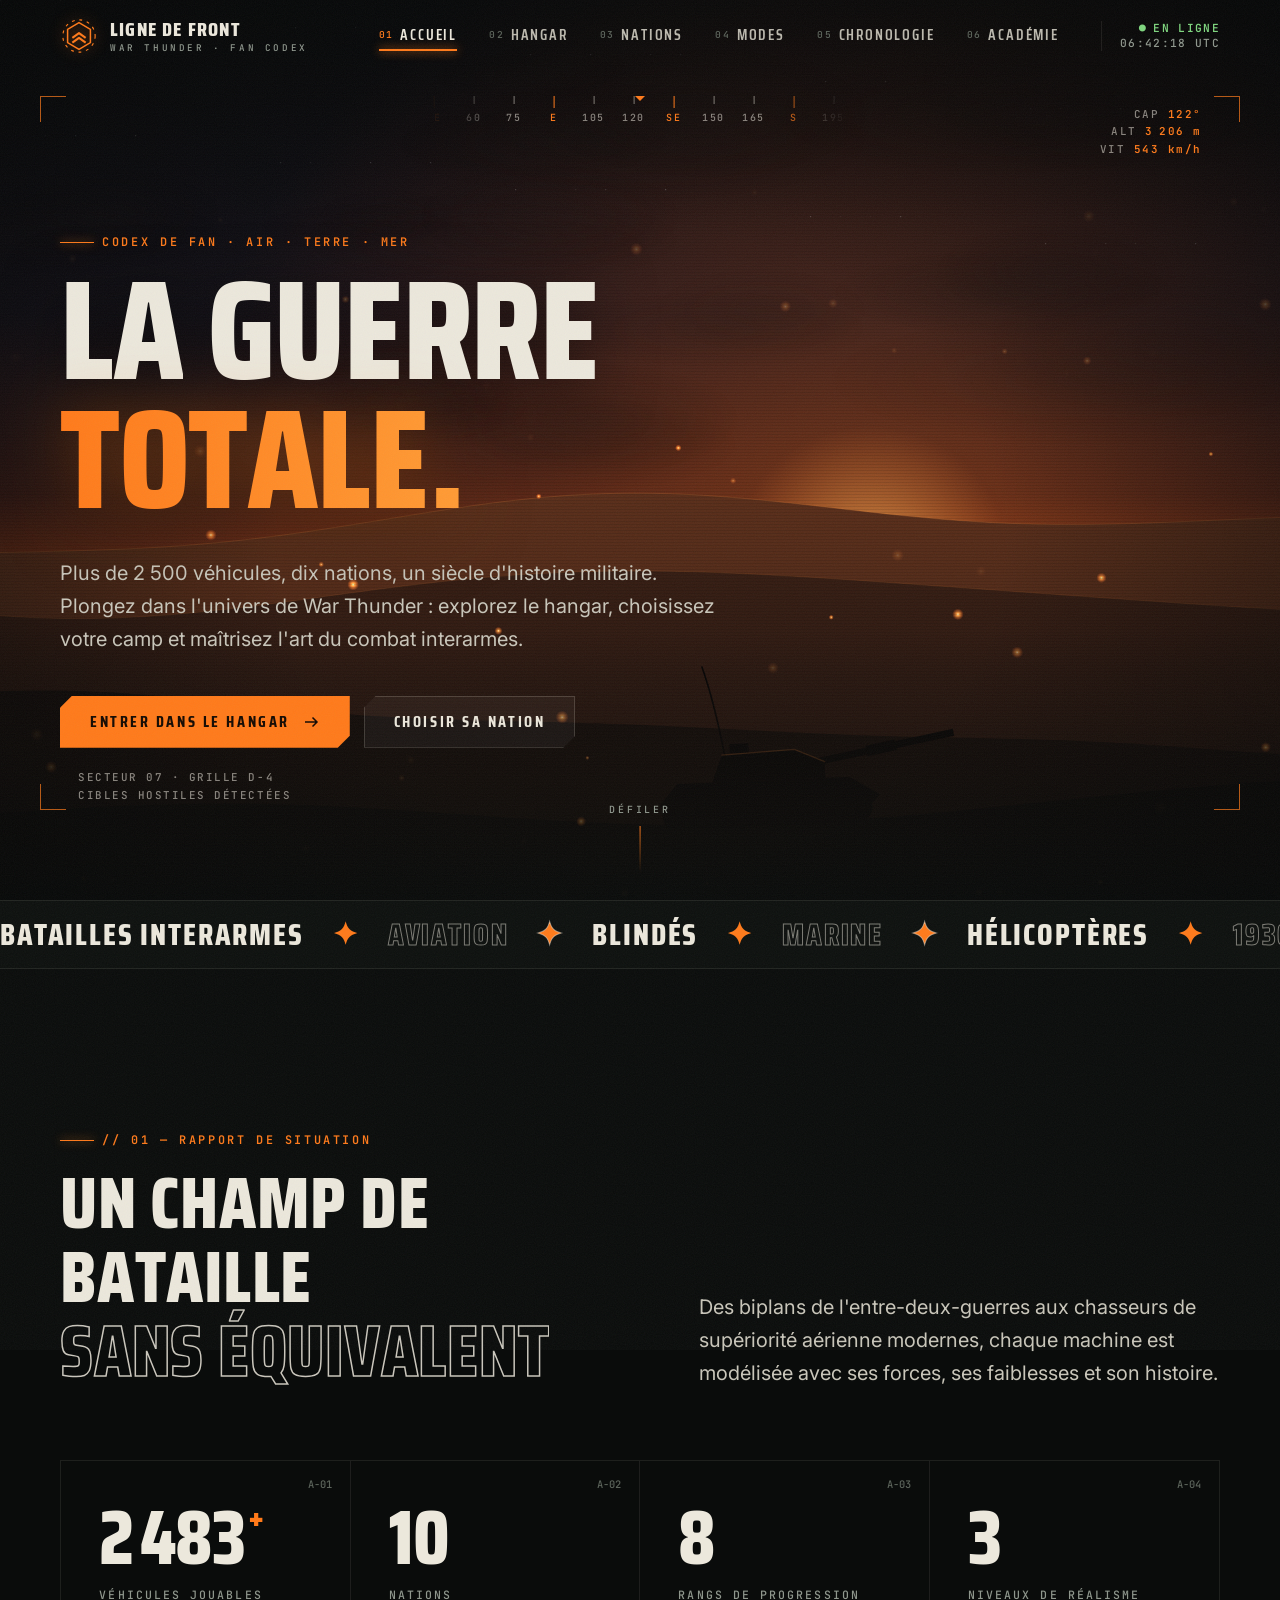
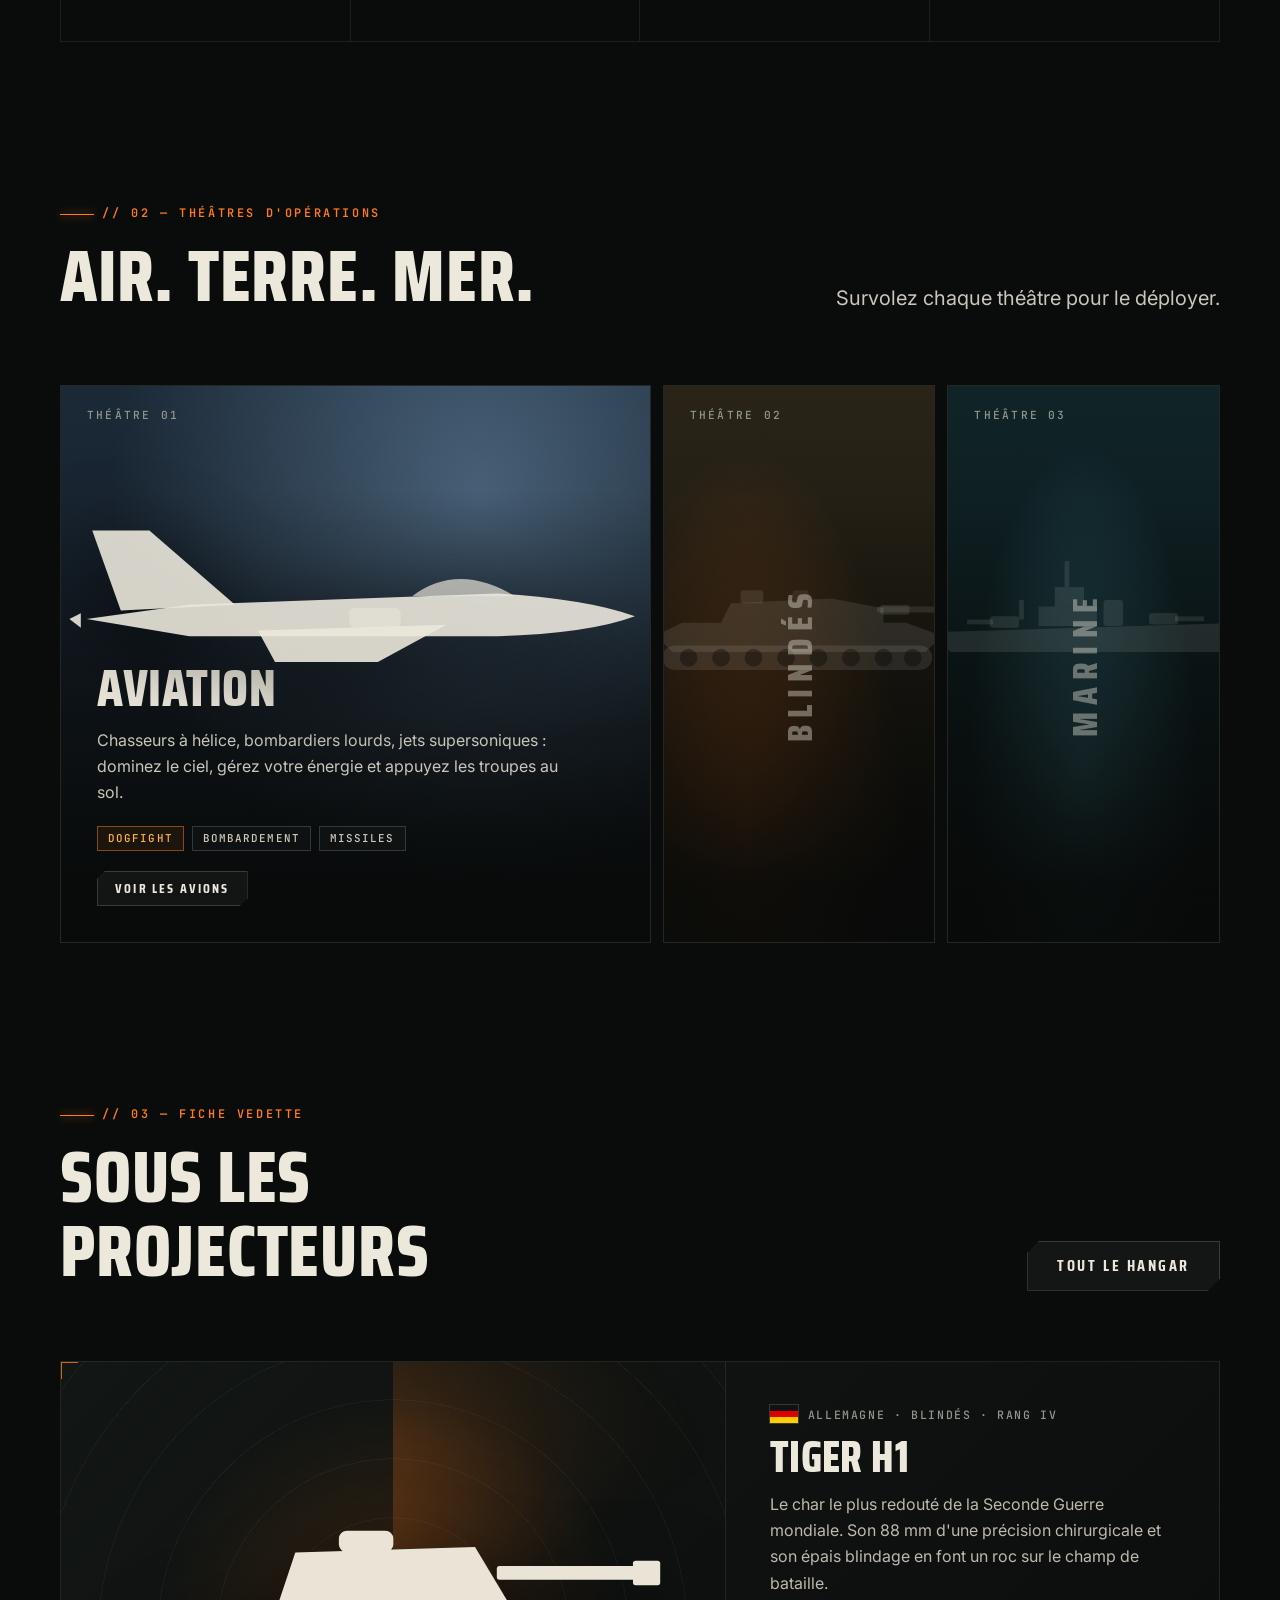
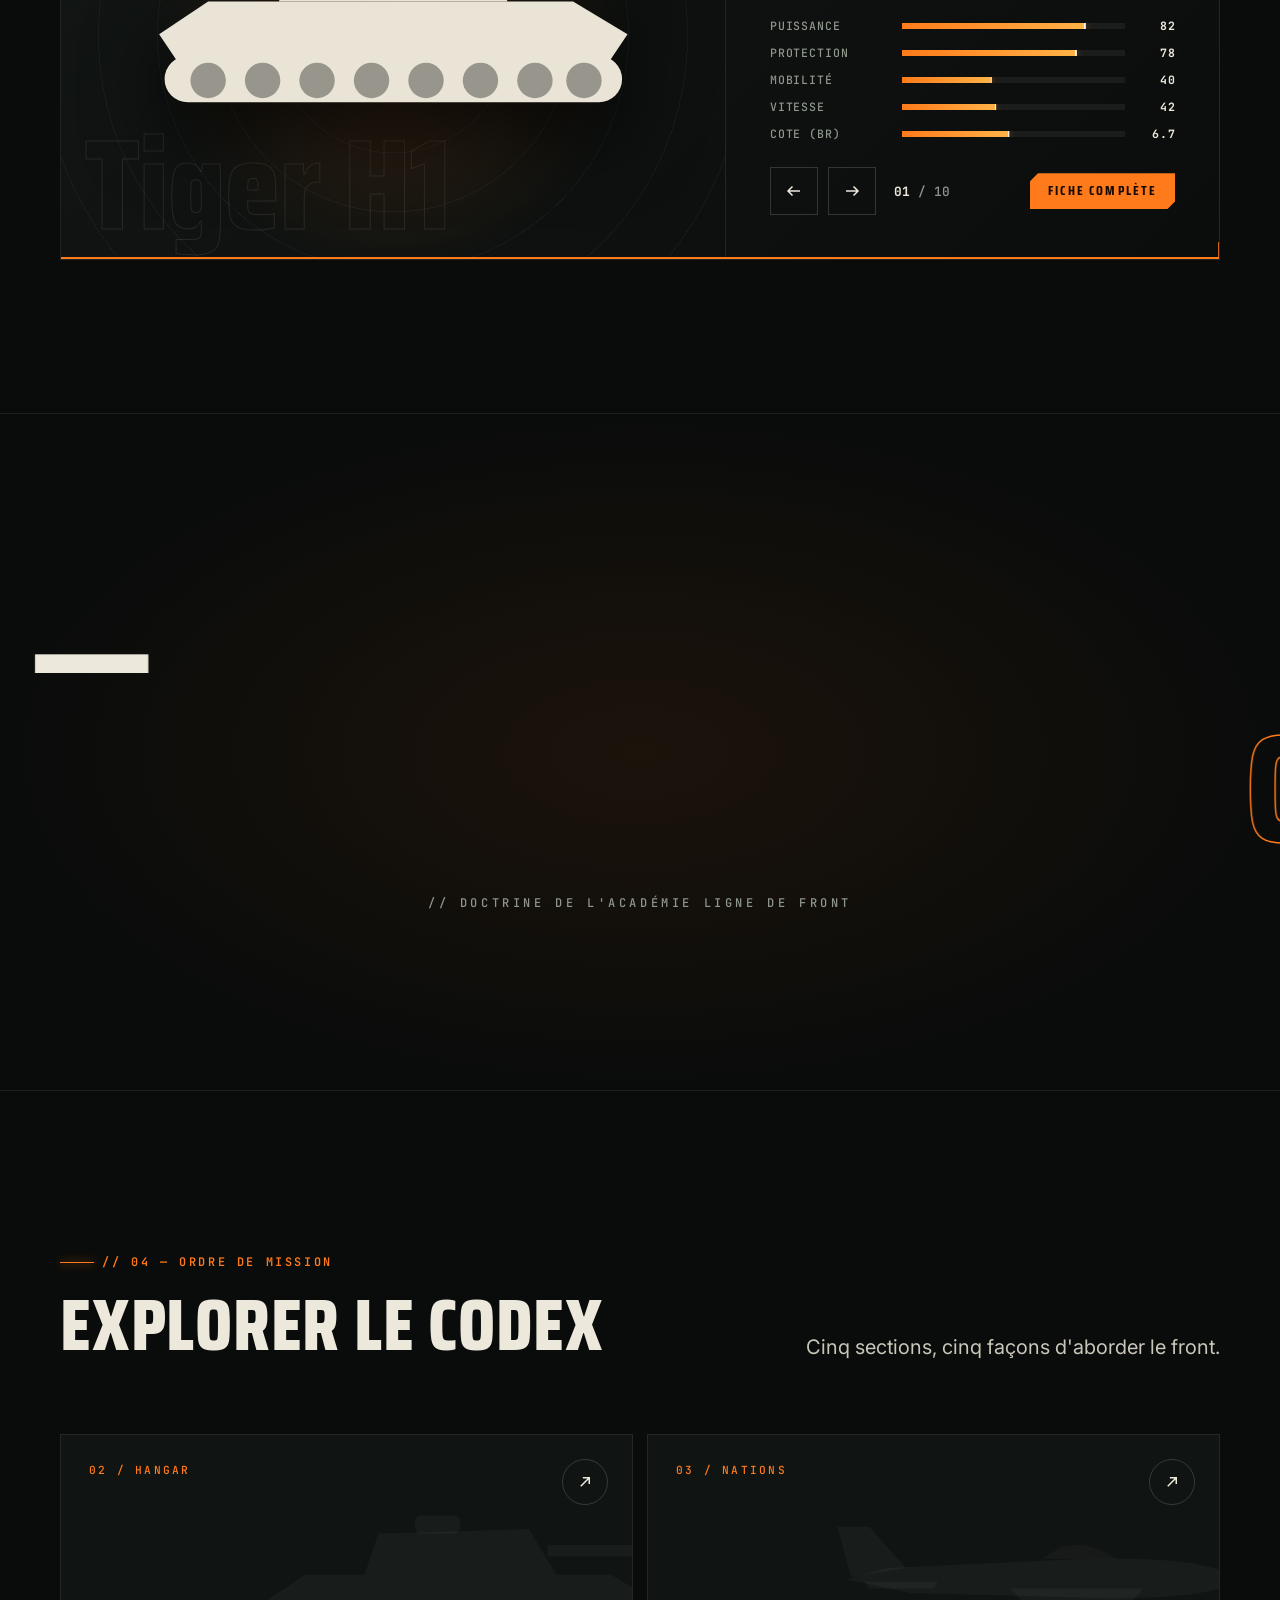
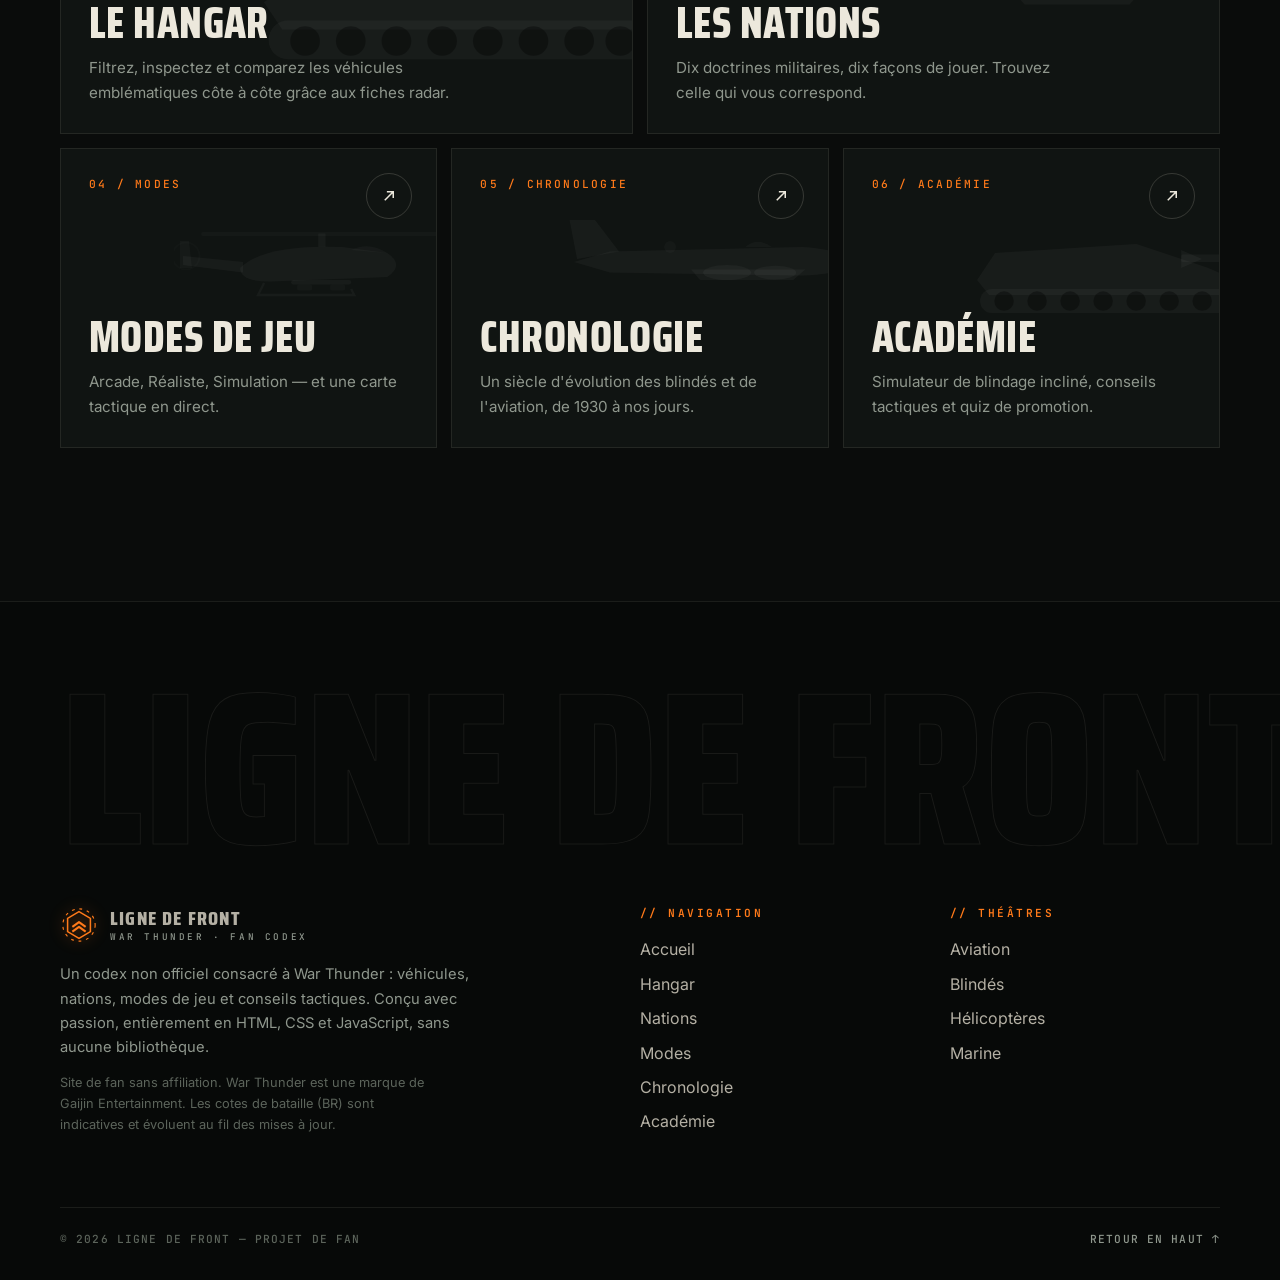
==== index.html @ f8900d2a "Créer le fan-site multi-pages Ligne de Front consacré à War Thunder Sept pages statiques (accueil, h" ====
<!doctype html>
<html lang="fr">
<head>
  <meta charset="utf-8">
  <meta name="viewport" content="width=device-width, initial-scale=1, viewport-fit=cover">
  <title>Ligne de Front — Le codex War Thunder</title>
  <meta name="description" content="Fan-site War Thunder : hangar interactif, nations, modes de jeu, chronologie et académie tactique.">
  <meta name="theme-color" content="#0a0c0b">
  <link rel="icon" href="assets/favicon.svg" type="image/svg+xml">
  <link rel="preconnect" href="https://fonts.googleapis.com">
  <link rel="preconnect" href="https://fonts.gstatic.com" crossorigin>
  <link href="https://fonts.googleapis.com/css2?family=Saira+Condensed:wght@400;600;700;800&family=Inter:wght@400;500;600;700&family=JetBrains+Mono:wght@400;500;600&display=swap" rel="stylesheet">
  <link rel="stylesheet" href="assets/css/style.css">
  <script>
    document.documentElement.classList.add('js');
    try { if (!sessionStorage.getItem('ldf-boot')) document.documentElement.classList.add('boot'); } catch (e) {}
  </script>
</head>
<body data-page="accueil" id="top">

  <!-- Séquence de démarrage (1re visite de la session) -->
  <div class="loader" aria-hidden="true">
    <div class="loader-inner">
      <svg class="loader-logo" viewBox="0 0 40 40" fill="none" stroke="currentColor"><path d="M20 6 L32 13 V27 L20 34 L8 27 V13 Z" stroke-width="1.6"/><path d="M13 22 L20 17 L27 22 M13 27 L20 22 L27 27" stroke-width="2.2" stroke-linejoin="round"/></svg>
      <div class="loader-lines"></div>
      <div class="loader-bar"><i></i></div>
      <div class="loader-pct">0%</div>
    </div>
  </div>

  <main>
    <!-- ============ HÉROS ============ -->
    <section class="hero" aria-label="Introduction">
      <canvas id="hero-canvas" class="hero-canvas" aria-hidden="true"></canvas>
      <div class="hero-vignette"></div>
      <div class="hero-scan"></div>

      <div class="hero-hud" aria-hidden="true">
        <i class="c tl"></i><i class="c tr"></i><i class="c bl"></i><i class="c br"></i>
        <div class="compass"><div class="compass-tape"></div></div>
        <div class="readout">
          CAP <b data-hdg>120°</b><br>
          ALT <b data-alt>3 200 m</b><br>
          VIT <b data-spd>540 km/h</b>
        </div>
        <div class="readout-l">SECTEUR 07 · GRILLE D-4<br>CIBLES HOSTILES DÉTECTÉES</div>
      </div>

      <div class="wrap hero-content">
        <div class="eyebrow" data-reveal>Codex de fan · Air · Terre · Mer</div>
        <h1 class="display hero-title">
          <span class="line" data-split>La guerre</span>
          <span class="line accent-line" data-split data-delay=".25">totale.</span>
        </h1>
        <p class="lead hero-sub" data-reveal data-delay=".6">
          Plus de 2&nbsp;500 véhicules, dix nations, un siècle d'histoire militaire.
          Plongez dans l'univers de War Thunder&nbsp;: explorez le hangar, choisissez votre camp et maîtrisez l'art du combat interarmes.
        </p>
        <div class="hero-ctas" data-reveal data-delay=".8">
          <a class="btn btn-primary" href="hangar.html" data-cursor="HANGAR">Entrer dans le hangar <svg viewBox="0 0 24 24" fill="none" stroke="currentColor" stroke-width="2"><path d="M4 12h16M14 6l6 6-6 6"/></svg></a>
          <a class="btn btn-ghost" href="nations.html">Choisir sa nation</a>
        </div>
      </div>

      <div class="scroll-hint" aria-hidden="true"><span>DÉFILER</span><i></i></div>
    </section>

    <!-- ============ BANDEAU ============ -->
    <div class="ticker" aria-hidden="true">
      <div class="ticker-track">
        <span>Batailles interarmes <em>✦</em></span><span>Aviation <em>✦</em></span><span>Blindés <em>✦</em></span><span>Marine <em>✦</em></span><span>Hélicoptères <em>✦</em></span><span>1930 — Aujourd'hui <em>✦</em></span>
        <span>Batailles interarmes <em>✦</em></span><span>Aviation <em>✦</em></span><span>Blindés <em>✦</em></span><span>Marine <em>✦</em></span><span>Hélicoptères <em>✦</em></span><span>1930 — Aujourd'hui <em>✦</em></span>
      </div>
    </div>

    <!-- ============ CHIFFRES ============ -->
    <section class="section">
      <div class="wrap">
        <div class="section-head">
          <div>
            <div class="eyebrow" data-reveal>// 01 — Rapport de situation</div>
            <h2 class="h2" data-split>Un champ de bataille<br><span class="outline-text">sans équivalent</span></h2>
          </div>
          <p class="lead" data-reveal data-delay=".2">Des biplans de l'entre-deux-guerres aux chasseurs de supériorité aérienne modernes, chaque machine est modélisée avec ses forces, ses faiblesses et son histoire.</p>
        </div>
        <div class="stats" data-reveal>
          <div class="stat"><span class="stat-idx">A-01</span><div class="stat-num"><span data-count="2500">2 500</span><sup>+</sup></div><div class="stat-label">Véhicules jouables</div></div>
          <div class="stat"><span class="stat-idx">A-02</span><div class="stat-num"><span data-count="10">10</span></div><div class="stat-label">Nations</div></div>
          <div class="stat"><span class="stat-idx">A-03</span><div class="stat-num"><span data-count="8">8</span></div><div class="stat-label">Rangs de progression</div></div>
          <div class="stat"><span class="stat-idx">A-04</span><div class="stat-num"><span data-count="3">3</span></div><div class="stat-label">Niveaux de réalisme</div></div>
        </div>
      </div>
    </section>

    <!-- ============ THÉÂTRES ============ -->
    <section class="section" style="padding-top:0">
      <div class="wrap">
        <div class="section-head">
          <div>
            <div class="eyebrow" data-reveal>// 02 — Théâtres d'opérations</div>
            <h2 class="h2" data-split>Air. Terre. Mer.</h2>
          </div>
          <p class="lead" data-reveal data-delay=".2">Survolez chaque théâtre pour le déployer.</p>
        </div>
        <div class="theatres" data-reveal>
          <article class="theatre active" data-t="air" tabindex="0">
            <div class="theatre-bg"></div>
            <span class="theatre-num">THÉÂTRE 01</span>
            <div class="theatre-sil" data-sil="jet"></div>
            <span class="theatre-vert" aria-hidden="true">Aviation</span>
            <h3>Aviation</h3>
            <div class="theatre-body">
              <p>Chasseurs à hélice, bombardiers lourds, jets supersoniques : dominez le ciel, gérez votre énergie et appuyez les troupes au sol.</p>
              <div class="theatre-tags"><span class="tag hot">Dogfight</span><span class="tag">Bombardement</span><span class="tag">Missiles</span></div>
              <a class="btn btn-sm btn-ghost" href="hangar.html?type=air">Voir les avions</a>
            </div>
          </article>
          <article class="theatre" data-t="sol" tabindex="0">
            <div class="theatre-bg"></div>
            <span class="theatre-num">THÉÂTRE 02</span>
            <div class="theatre-sil" data-sil="mbt"></div>
            <span class="theatre-vert" aria-hidden="true">Blindés</span>
            <h3>Blindés</h3>
            <div class="theatre-body">
              <p>Chaque obus est simulé : angle d'impact, épaisseur du blindage, modules internes et membres d'équipage. Un tir bien placé suffit.</p>
              <div class="theatre-tags"><span class="tag hot">Balistique réaliste</span><span class="tag">Équipage</span><span class="tag">Modules</span></div>
              <a class="btn btn-sm btn-ghost" href="hangar.html?type=sol">Voir les blindés</a>
            </div>
          </article>
          <article class="theatre" data-t="mer" tabindex="0">
            <div class="theatre-bg"></div>
            <span class="theatre-num">THÉÂTRE 03</span>
            <div class="theatre-sil" data-sil="ship"></div>
            <span class="theatre-vert" aria-hidden="true">Marine</span>
            <h3>Marine</h3>
            <div class="theatre-body">
              <p>Des vedettes lance-torpilles aux croiseurs, gérez vos compartiments, vos incendies et vos voies d'eau sous le feu ennemi.</p>
              <div class="theatre-tags"><span class="tag hot">Torpilles</span><span class="tag">Artillerie navale</span><span class="tag">Contrôle des avaries</span></div>
              <a class="btn btn-sm btn-ghost" href="hangar.html?type=mer">Voir les navires</a>
            </div>
          </article>
        </div>
      </div>
    </section>

    <!-- ============ VÉHICULE VEDETTE ============ -->
    <section class="section" style="padding-top:0">
      <div class="wrap">
        <div class="section-head">
          <div>
            <div class="eyebrow" data-reveal>// 03 — Fiche vedette</div>
            <h2 class="h2" data-split>Sous les projecteurs</h2>
          </div>
          <a class="btn btn-ghost" href="hangar.html" data-reveal>Tout le hangar</a>
        </div>
        <div class="showcase hud" data-reveal="scale">
          <div class="showcase-stage">
            <div class="sweep"></div>
            <div class="showcase-ghost" data-sc-ghost></div>
            <div class="showcase-sil" data-sc-sil></div>
          </div>
          <div class="showcase-info">
            <div class="showcase-meta" data-sc-meta></div>
            <h3 data-sc-name></h3>
            <p data-sc-desc></p>
            <ul class="spec-list" data-sc-specs></ul>
            <div class="showcase-nav">
              <button class="icon-btn" data-sc-prev aria-label="Véhicule précédent"><svg viewBox="0 0 24 24" fill="none" stroke="currentColor" stroke-width="2"><path d="M20 12H4M10 6l-6 6 6 6"/></svg></button>
              <button class="icon-btn" data-sc-next aria-label="Véhicule suivant"><svg viewBox="0 0 24 24" fill="none" stroke="currentColor" stroke-width="2"><path d="M4 12h16M14 6l6 6-6 6"/></svg></button>
              <span class="showcase-count" data-sc-count></span>
              <a class="btn btn-sm btn-primary" style="margin-left:auto" data-sc-link href="hangar.html">Fiche complète</a>
            </div>
          </div>
          <div class="showcase-progress" data-sc-progress></div>
        </div>
      </div>
    </section>

    <!-- ============ CITATION ============ -->
    <section class="quote-band" aria-label="Devise">
      <div class="big" data-parallax="-0.25">Chaque obus compte —</div>
      <div class="big l2" data-parallax="0.25">Chaque seconde aussi</div>
      <div class="caption">// DOCTRINE DE L'ACADÉMIE LIGNE DE FRONT</div>
    </section>

    <!-- ============ EXPLORER ============ -->
    <section class="section">
      <div class="wrap">
        <div class="section-head">
          <div>
            <div class="eyebrow" data-reveal>// 04 — Ordre de mission</div>
            <h2 class="h2" data-split>Explorer le codex</h2>
          </div>
          <p class="lead" data-reveal data-delay=".2">Cinq sections, cinq façons d'aborder le front.</p>
        </div>
        <div class="explore">
          <a class="explore-card" href="hangar.html" data-tilt data-reveal data-cursor="OUVRIR">
            <div class="bg-sil" data-sil="heavy"></div>
            <span class="num">02 / HANGAR</span>
            <span class="arrow"><svg viewBox="0 0 24 24" fill="none" stroke="currentColor" stroke-width="2"><path d="M4 12h16M14 6l6 6-6 6"/></svg></span>
            <h3>Le hangar</h3>
            <p>Filtrez, inspectez et comparez les véhicules emblématiques côte à côte grâce aux fiches radar.</p>
          </a>
          <a class="explore-card" href="nations.html" data-tilt data-reveal data-delay=".08" data-cursor="OUVRIR">
            <div class="bg-sil" data-sil="fighter"></div>
            <span class="num">03 / NATIONS</span>
            <span class="arrow"><svg viewBox="0 0 24 24" fill="none" stroke="currentColor" stroke-width="2"><path d="M4 12h16M14 6l6 6-6 6"/></svg></span>
            <h3>Les nations</h3>
            <p>Dix doctrines militaires, dix façons de jouer. Trouvez celle qui vous correspond.</p>
          </a>
          <a class="explore-card" href="modes.html" data-tilt data-reveal data-delay=".12" data-cursor="OUVRIR">
            <div class="bg-sil" data-sil="heli"></div>
            <span class="num">04 / MODES</span>
            <span class="arrow"><svg viewBox="0 0 24 24" fill="none" stroke="currentColor" stroke-width="2"><path d="M4 12h16M14 6l6 6-6 6"/></svg></span>
            <h3>Modes de jeu</h3>
            <p>Arcade, Réaliste, Simulation — et une carte tactique en direct.</p>
          </a>
          <a class="explore-card" href="chronologie.html" data-tilt data-reveal data-delay=".16" data-cursor="OUVRIR">
            <div class="bg-sil" data-sil="bomber"></div>
            <span class="num">05 / CHRONOLOGIE</span>
            <span class="arrow"><svg viewBox="0 0 24 24" fill="none" stroke="currentColor" stroke-width="2"><path d="M4 12h16M14 6l6 6-6 6"/></svg></span>
            <h3>Chronologie</h3>
            <p>Un siècle d'évolution des blindés et de l'aviation, de 1930 à nos jours.</p>
          </a>
          <a class="explore-card" href="academie.html" data-tilt data-reveal data-delay=".2" data-cursor="OUVRIR">
            <div class="bg-sil" data-sil="td"></div>
            <span class="num">06 / ACADÉMIE</span>
            <span class="arrow"><svg viewBox="0 0 24 24" fill="none" stroke="currentColor" stroke-width="2"><path d="M4 12h16M14 6l6 6-6 6"/></svg></span>
            <h3>Académie</h3>
            <p>Simulateur de blindage incliné, conseils tactiques et quiz de promotion.</p>
          </a>
        </div>
      </div>
    </section>
  </main>

  <script src="assets/js/data.js" defer></script>
  <script src="assets/js/core.js" defer></script>
  <script src="assets/js/hero.js" defer></script>
  <script src="assets/js/home.js" defer></script>
</body>
</html>
---- assets/css/style.css ----
/* ==========================================================================
   LIGNE DE FRONT — fan-site War Thunder
   Feuille de style principale
   ========================================================================== */

:root {
  --bg: #0a0c0b;
  --bg-2: #101412;
  --bg-3: #171c19;
  --panel: rgba(22, 27, 24, .72);
  --panel-solid: #141916;
  --line: rgba(232, 226, 210, .09);
  --line-2: rgba(232, 226, 210, .18);
  --text: #ece8dc;
  --muted: #8f978d;
  --dim: #5c645b;
  --accent: #ff7a1a;
  --accent-2: #ffb347;
  --accent-glow: rgba(255, 122, 26, .45);
  --olive: #8a9a5b;
  --steel: #7fa6c9;
  --good: #7ed67e;
  --bad: #ff5d5d;
  --warn: #ffc94a;

  --f-display: "Saira Condensed", "Arial Narrow", "Roboto Condensed", Impact, sans-serif;
  --f-body: "Inter", system-ui, -apple-system, "Segoe UI", Roboto, sans-serif;
  --f-mono: "JetBrains Mono", ui-monospace, "SFMono-Regular", Menlo, Consolas, monospace;

  --radius: 4px;
  --wrap: 1240px;
  --gutter: clamp(16px, 4vw, 40px);
  --header-h: 72px;
  --ease: cubic-bezier(.2, .8, .2, 1);
  --ease-in-out: cubic-bezier(.76, 0, .24, 1);

  color-scheme: dark;
}

*, *::before, *::after { box-sizing: border-box; }
html { scroll-behavior: smooth; -webkit-text-size-adjust: 100%; }
body {
  margin: 0;
  background: var(--bg);
  color: var(--text);
  font: 400 16px/1.65 var(--f-body);
  overflow-x: hidden;
  -webkit-font-smoothing: antialiased;
}
img, svg { max-width: 100%; }
a { color: inherit; text-decoration: none; }
button { font: inherit; color: inherit; background: none; border: 0; cursor: pointer; }
::selection { background: var(--accent); color: #140a02; }
:focus-visible { outline: 2px solid var(--accent); outline-offset: 3px; }

/* grain cinématographique */
body::after {
  content: "";
  position: fixed; inset: -50%;
  pointer-events: none;
  z-index: 9000;
  opacity: .055;
  background-image: url("data:image/svg+xml,%3Csvg xmlns='http://www.w3.org/2000/svg' width='160' height='160'%3E%3Cfilter id='n'%3E%3CfeTurbulence type='fractalNoise' baseFrequency='.9' numOctaves='3' stitchTiles='stitch'/%3E%3C/filter%3E%3Crect width='100%25' height='100%25' filter='url(%23n)'/%3E%3C/svg%3E");
  animation: grain 1s steps(6) infinite;
}
@keyframes grain {
  0%,100% { transform: translate(0,0); }
  20% { transform: translate(-3%, 2%); }
  40% { transform: translate(2%, -3%); }
  60% { transform: translate(-2%, -1%); }
  80% { transform: translate(3%, 3%); }
}

/* entrée de page (CSS pur) */
body::before {
  content: "";
  position: fixed; inset: 0;
  z-index: 9500;
  pointer-events: none;
  background:
    repeating-linear-gradient(-45deg, rgba(0,0,0,.18) 0 14px, transparent 14px 28px),
    var(--accent);
  transform-origin: top;
  animation: wipe-in .8s var(--ease-in-out) .05s both;
}
@keyframes wipe-in { from { transform: scaleY(1); } to { transform: scaleY(0); } }

.page-exit {
  position: fixed; inset: 0; z-index: 9500;
  pointer-events: none;
  background:
    repeating-linear-gradient(-45deg, rgba(0,0,0,.18) 0 14px, transparent 14px 28px),
    var(--accent);
  transform: scaleY(0);
  transform-origin: bottom;
  transition: transform .45s var(--ease-in-out);
}
html.leaving .page-exit { transform: scaleY(1); }

.wrap { width: 100%; max-width: var(--wrap); margin: 0 auto; padding-inline: var(--gutter); }
.sr-only { position:absolute; width:1px; height:1px; padding:0; margin:-1px; overflow:hidden; clip:rect(0,0,0,0); white-space:nowrap; border:0; }

/* ---------- Typo ---------- */
h1, h2, h3, h4 {
  font-family: var(--f-display);
  font-weight: 800;
  line-height: .95;
  letter-spacing: .01em;
  text-transform: uppercase;
  margin: 0;
}
.display {
  font-size: clamp(3.2rem, 11vw, 9.5rem);
  line-height: .86;
  letter-spacing: -.01em;
}
.h2 { font-size: clamp(2.4rem, 6vw, 4.6rem); }
.h3 { font-size: clamp(1.5rem, 3vw, 2.1rem); }
.lead { font-size: clamp(1.05rem, 1.6vw, 1.25rem); color: #c9c6ba; max-width: 60ch; }
.muted { color: var(--muted); }
.mono { font-family: var(--f-mono); }
.accent { color: var(--accent); }
.outline-text {
  color: transparent;
  -webkit-text-stroke: 1.5px rgba(236,232,220,.85);
}
.eyebrow {
  display: inline-flex; align-items: center; gap: .7em;
  font: 600 .74rem/1 var(--f-mono);
  letter-spacing: .22em;
  text-transform: uppercase;
  color: var(--accent);
  margin-bottom: 1.3rem;
}
.eyebrow::before {
  content: ""; width: 34px; height: 1px; background: currentColor;
  box-shadow: 0 0 10px var(--accent);
}

/* ---------- Header ---------- */
.site-header {
  position: fixed; top: 0; left: 0; right: 0;
  z-index: 800;
  padding-top: env(safe-area-inset-top, 0px);
  transition: background .4s, backdrop-filter .4s, border-color .4s, transform .4s var(--ease);
  border-bottom: 1px solid transparent;
}
.site-header.scrolled {
  background: rgba(10, 12, 11, .78);
  backdrop-filter: blur(14px) saturate(140%);
  -webkit-backdrop-filter: blur(14px) saturate(140%);
  border-bottom-color: var(--line);
}
.site-header.hidden { transform: translateY(-100%); }
.header-inner {
  height: var(--header-h);
  display: flex; align-items: center; gap: 28px;
}
.brand { display: flex; align-items: center; gap: 12px; flex-shrink: 0; }
.brand-mark { width: 38px; height: 38px; color: var(--accent); filter: drop-shadow(0 0 8px var(--accent-glow)); }
.brand-mark .spin { transform-origin: 20px 20px; animation: spin 14s linear infinite; }
@keyframes spin { to { transform: rotate(360deg); } }
.brand-text { display: flex; flex-direction: column; line-height: 1; }
.brand-text b { font: 800 1.25rem/1 var(--f-display); letter-spacing: .06em; }
.brand-text small { font: 500 .58rem/1 var(--f-mono); letter-spacing: .28em; color: var(--muted); margin-top: 5px; }

.main-nav { margin-left: auto; display: flex; gap: 4px; }
.main-nav a {
  position: relative;
  padding: 10px 14px;
  font: 600 .95rem/1 var(--f-display);
  letter-spacing: .12em;
  text-transform: uppercase;
  color: #bcb9ae;
  transition: color .25s;
}
.main-nav a span { font: 500 .6rem/1 var(--f-mono); color: var(--dim); margin-right: 6px; vertical-align: 2px; transition: color .25s; }
.main-nav a::after {
  content: ""; position: absolute; left: 14px; right: 14px; bottom: 3px; height: 2px;
  background: var(--accent);
  transform: scaleX(0); transform-origin: right;
  transition: transform .35s var(--ease);
  box-shadow: 0 0 10px var(--accent);
}
.main-nav a:hover, .main-nav a[aria-current="page"] { color: var(--text); }
.main-nav a:hover span, .main-nav a[aria-current="page"] span { color: var(--accent); }
.main-nav a:hover::after, .main-nav a[aria-current="page"]::after { transform: scaleX(1); transform-origin: left; }

.header-clock {
  font: 500 .7rem/1.3 var(--f-mono);
  color: var(--muted);
  letter-spacing: .12em;
  text-align: right;
  border-left: 1px solid var(--line);
  padding-left: 18px;
  white-space: nowrap;
}
.header-clock b { color: var(--good); font-weight: 600; }
.header-clock b::before { content: "●"; margin-right: 6px; animation: blink 1.6s infinite; }
@keyframes blink { 50% { opacity: .2; } }

.scroll-progress {
  position: absolute; left: 0; bottom: -1px; height: 2px; width: 100%;
  background: linear-gradient(90deg, var(--accent), var(--accent-2));
  transform-origin: left; transform: scaleX(0);
  box-shadow: 0 0 12px var(--accent);
}

.burger { display: none; width: 44px; height: 44px; margin-left: auto; position: relative; z-index: 2; }
.burger span { position: absolute; left: 10px; right: 10px; height: 2px; background: var(--text); transition: transform .4s var(--ease), opacity .3s; }
.burger span:nth-child(1) { top: 15px; }
.burger span:nth-child(2) { top: 21px; right: 18px; }
.burger span:nth-child(3) { top: 27px; }
html.menu-open .burger span:nth-child(1) { transform: translateY(6px) rotate(45deg); }
html.menu-open .burger span:nth-child(2) { opacity: 0; }
html.menu-open .burger span:nth-child(3) { transform: translateY(-6px) rotate(-45deg); }

.mobile-menu {
  position: fixed; inset: 0; z-index: 790;
  background: rgba(8, 10, 9, .97);
  backdrop-filter: blur(10px);
  display: flex; flex-direction: column; justify-content: center;
  padding: calc(var(--header-h) + 20px) var(--gutter) 40px;
  clip-path: circle(0% at calc(100% - 40px) 36px);
  transition: clip-path .7s var(--ease-in-out);
  visibility: hidden;
}
html.menu-open .mobile-menu { clip-path: circle(150% at calc(100% - 40px) 36px); visibility: visible; }
html.menu-open { overflow: hidden; }
.mobile-menu a {
  display: flex; align-items: baseline; gap: 16px;
  font: 800 clamp(2.2rem, 9vw, 3.6rem)/1.1 var(--f-display);
  text-transform: uppercase;
  padding: 6px 0;
  border-bottom: 1px solid var(--line);
  opacity: 0; transform: translateY(20px);
  transition: opacity .5s, transform .5s var(--ease), color .2s;
}
.mobile-menu a span { font: 500 .8rem var(--f-mono); color: var(--accent); }
.mobile-menu a[aria-current="page"] { color: var(--accent); }
html.menu-open .mobile-menu a { opacity: 1; transform: none; }
html.menu-open .mobile-menu a:nth-child(1) { transition-delay: .15s; }
html.menu-open .mobile-menu a:nth-child(2) { transition-delay: .2s; }
html.menu-open .mobile-menu a:nth-child(3) { transition-delay: .25s; }
html.menu-open .mobile-menu a:nth-child(4) { transition-delay: .3s; }
html.menu-open .mobile-menu a:nth-child(5) { transition-delay: .35s; }
html.menu-open .mobile-menu a:nth-child(6) { transition-delay: .4s; }

@media (max-width: 1080px) {
  .header-clock { display: none; }
}
@media (max-width: 920px) {
  .main-nav { display: none; }
  .burger { display: block; }
}

/* ---------- Boutons ---------- */
.btn {
  --clip: 12px;
  position: relative;
  display: inline-flex; align-items: center; gap: 12px;
  padding: 17px 30px;
  font: 700 1rem/1 var(--f-display);
  letter-spacing: .16em;
  text-transform: uppercase;
  clip-path: polygon(var(--clip) 0, 100% 0, 100% calc(100% - var(--clip)), calc(100% - var(--clip)) 100%, 0 100%, 0 var(--clip));
  transition: transform .3s var(--ease), background .3s, color .3s, box-shadow .3s;
  overflow: hidden;
  isolation: isolate;
}
.btn svg { width: 18px; height: 18px; transition: transform .35s var(--ease); }
.btn:hover svg { transform: translateX(5px); }
.btn-primary { background: var(--accent); color: #140a02; }
.btn-primary::before {
  content: ""; position: absolute; inset: 0; z-index: -1;
  background: linear-gradient(110deg, transparent 30%, rgba(255,255,255,.55) 50%, transparent 70%);
  transform: translateX(-120%);
  transition: transform .7s var(--ease);
}
.btn-primary:hover::before { transform: translateX(120%); }
.btn-primary:hover { background: var(--accent-2); transform: translateY(-2px); }
.btn-ghost {
  background: rgba(255,255,255,.04);
  color: var(--text);
  box-shadow: inset 0 0 0 1px var(--line-2);
}
.btn-ghost:hover { background: rgba(255,122,26,.12); box-shadow: inset 0 0 0 1px var(--accent); transform: translateY(-2px); }
.btn-sm { padding: 11px 18px; font-size: .85rem; --clip: 8px; }

/* ---------- Custom cursor ---------- */
html.has-cursor, html.has-cursor a, html.has-cursor button { cursor: none; }
html.has-cursor input, html.has-cursor select, html.has-cursor textarea, html.has-cursor label { cursor: auto; }
html.has-cursor input[type="range"] { cursor: ew-resize; }
.cursor, .cursor-dot {
  position: fixed; top: 0; left: 0; z-index: 9800;
  pointer-events: none;
  will-change: transform;
}
.cursor {
  width: 44px; height: 44px; margin: -22px 0 0 -22px;
  color: var(--accent);
  transition: width .3s var(--ease), height .3s var(--ease), margin .3s var(--ease), opacity .3s;
}
.cursor svg { width: 100%; height: 100%; display: block; transition: transform .6s var(--ease); }
.cursor.hover { width: 64px; height: 64px; margin: -32px 0 0 -32px; }
.cursor.hover svg { transform: rotate(45deg); }
.cursor.hidden, .cursor-dot.hidden { opacity: 0; }
.cursor-dot {
  width: 4px; height: 4px; margin: -2px 0 0 -2px; border-radius: 50%;
  background: var(--accent); box-shadow: 0 0 8px var(--accent);
}
.cursor-label {
  position: absolute; left: 100%; top: 100%;
  font: 600 .6rem/1 var(--f-mono); letter-spacing: .15em; color: var(--accent);
  white-space: nowrap; opacity: .8;
}

/* ---------- Reveal ---------- */
.js [data-reveal] {
  opacity: 0;
  transform: translateY(40px);
  transition: opacity 1s var(--ease), transform 1s var(--ease);
  transition-delay: var(--delay, 0s);
}
.js [data-reveal="left"] { transform: translateX(-50px); }
.js [data-reveal="right"] { transform: translateX(50px); }
.js [data-reveal="scale"] { transform: scale(.92); }
.js [data-reveal].in { opacity: 1; transform: none; }

.split .char {
  display: inline-block;
  transform: translateY(105%) rotate(6deg);
  opacity: 0;
  transition: transform .9s var(--ease), opacity .9s var(--ease);
  transition-delay: calc(var(--i) * 28ms + var(--delay, 0s));
}
.split .word { display: inline-block; overflow: hidden; vertical-align: top; padding: .14em 0 .06em; margin-top: -.14em; }
.split.in .char { transform: none; opacity: 1; }

/* ---------- Sections ---------- */
section { position: relative; }
.section { padding-block: clamp(80px, 12vw, 160px); }
.section-head { display: grid; grid-template-columns: minmax(0, 1.15fr) minmax(0, 1fr); align-items: end; gap: 24px 40px; margin-bottom: clamp(40px, 6vw, 70px); }
.section-head .lead { margin: 18px 0 0; justify-self: end; }
.section-head > :last-child:not(:first-child) { justify-self: end; }
@media (max-width: 760px) { .section-head { grid-template-columns: 1fr; } .section-head > :last-child:not(:first-child), .section-head .lead { justify-self: start; } }

.bg-grid {
  background-image:
    linear-gradient(rgba(255,255,255,.035) 1px, transparent 1px),
    linear-gradient(90deg, rgba(255,255,255,.035) 1px, transparent 1px);
  background-size: 60px 60px;
}

/* HUD corners */
.hud {
  position: relative;
}
.hud::before, .hud::after {
  content: ""; position: absolute; width: 18px; height: 18px; pointer-events: none;
  border-color: var(--accent); border-style: solid; opacity: .8;
  transition: width .4s var(--ease), height .4s var(--ease);
}
.hud::before { top: -1px; left: -1px; border-width: 2px 0 0 2px; }
.hud::after { bottom: -1px; right: -1px; border-width: 0 2px 2px 0; }
.hud:hover::before, .hud:hover::after { width: 30px; height: 30px; }

/* ==========================================================================
   HERO (accueil)
   ========================================================================== */
.hero {
  position: relative;
  height: 100vh; height: 100svh;
  min-height: 640px;
  overflow: hidden;
  display: flex; align-items: center;
}
.hero-canvas { position: absolute; inset: 0; width: 100%; height: 100%; display: block; }
.hero-vignette {
  position: absolute; inset: 0; pointer-events: none;
  background:
    radial-gradient(ellipse at 50% 60%, transparent 40%, rgba(5,6,6,.75) 100%),
    linear-gradient(180deg, rgba(10,12,11,.55) 0%, transparent 25%, transparent 70%, var(--bg) 100%);
}
.hero-scan {
  position: absolute; inset: 0; pointer-events: none; opacity: .25;
  background: repeating-linear-gradient(0deg, rgba(0,0,0,.4) 0 1px, transparent 1px 3px);
  mix-blend-mode: multiply;
}
.hero-content { position: relative; z-index: 2; padding-top: var(--header-h); }
.hero-title { filter: drop-shadow(0 10px 30px rgba(0,0,0,.55)); }
.hero-title .line { display: block; }
.hero-title .accent-line {
  background: linear-gradient(90deg, var(--accent), var(--accent-2) 60%, #fff3d6);
  -webkit-background-clip: text; background-clip: text; color: transparent;
  filter: drop-shadow(0 0 30px rgba(255,122,26,.35));
}
.hero-sub { margin: 28px 0 40px; max-width: 52ch; }
.hero-ctas { display: flex; gap: 14px; flex-wrap: wrap; }

.hero-hud {
  position: absolute; inset: calc(var(--header-h) + 24px) var(--gutter) 90px;
  pointer-events: none; z-index: 1;
  font: 500 .68rem/1.6 var(--f-mono); letter-spacing: .14em; color: rgba(236,232,220,.55);
}
.hero-hud .c { position: absolute; width: 26px; height: 26px; border: solid rgba(255,122,26,.7); }
.hero-hud .c.tl { top: 0; left: 0; border-width: 1px 0 0 1px; }
.hero-hud .c.tr { top: 0; right: 0; border-width: 1px 1px 0 0; }
.hero-hud .c.bl { bottom: 0; left: 0; border-width: 0 0 1px 1px; }
.hero-hud .c.br { bottom: 0; right: 0; border-width: 0 1px 1px 0; }
.hero-hud .readout { position: absolute; right: 38px; top: 10px; text-align: right; }
.hero-hud .readout b { color: var(--accent); font-weight: 600; }
.hero-hud .readout-l { position: absolute; left: 38px; bottom: 6px; }
.compass {
  position: absolute; left: 50%; top: 0; transform: translateX(-50%);
  width: min(420px, 60vw); height: 34px; overflow: hidden;
  mask-image: linear-gradient(90deg, transparent, #000 20%, #000 80%, transparent);
  -webkit-mask-image: linear-gradient(90deg, transparent, #000 20%, #000 80%, transparent);
}
.compass-tape { position: absolute; top: 0; left: 0; white-space: nowrap; display: flex; }
.compass-tape span { width: 40px; flex: none; text-align: center; font-size: .62rem; position: relative; padding-top: 14px; }
.compass-tape span::before { content: ""; position: absolute; top: 0; left: 50%; width: 1px; height: 8px; background: rgba(236,232,220,.5); }
.compass-tape span.major { color: var(--accent); }
.compass-tape span.major::before { height: 12px; background: var(--accent); }
.compass::after { content: ""; position: absolute; left: 50%; top: 0; border: 5px solid transparent; border-top-color: var(--accent); transform: translateX(-50%); }

.scroll-hint {
  position: absolute; left: 50%; bottom: 28px; z-index: 3;
  transform: translateX(-50%);
  display: flex; flex-direction: column; align-items: center; gap: 10px;
  font: 500 .62rem var(--f-mono); letter-spacing: .3em; color: var(--muted);
}
.scroll-hint i { width: 1px; height: 46px; background: linear-gradient(var(--accent), transparent); position: relative; overflow: hidden; }
.scroll-hint i::after { content: ""; position: absolute; left: 0; top: -40%; width: 1px; height: 40%; background: #fff; animation: drip 1.8s var(--ease-in-out) infinite; }
@keyframes drip { to { top: 110%; } }

@media (max-width: 700px) {
  .hero-hud .readout, .hero-hud .readout-l { display: none; }
}

/* ---------- Ticker ---------- */
.ticker {
  position: relative; z-index: 3;
  border-block: 1px solid var(--line);
  background: #0d100e;
  overflow: hidden;
  padding: 18px 0;
}
.ticker-track { display: flex; width: max-content; animation: ticker 40s linear infinite; }
.ticker-track span {
  display: inline-flex; align-items: center; gap: 28px; padding-right: 28px;
  font: 800 clamp(1.3rem, 2.4vw, 2rem)/1 var(--f-display); text-transform: uppercase; letter-spacing: .06em;
  white-space: nowrap;
}
.ticker-track span:nth-child(even) { color: transparent; -webkit-text-stroke: 1px rgba(236,232,220,.5); }
.ticker-track em { color: var(--accent); font-style: normal; }
@keyframes ticker { to { transform: translateX(-50%); } }

/* ---------- Stats ---------- */
.stats { display: grid; grid-template-columns: repeat(4, 1fr); border: 1px solid var(--line); }
.stat { padding: clamp(24px, 3vw, 42px); border-right: 1px solid var(--line); position: relative; overflow: hidden; }
.stat:last-child { border-right: 0; }
.stat::before {
  content: ""; position: absolute; inset: auto 0 0 0; height: 3px;
  background: var(--accent); transform: scaleX(0); transform-origin: left;
  transition: transform .8s var(--ease);
}
.stat:hover::before { transform: scaleX(1); }
.stat-num { font: 800 clamp(3rem, 6vw, 5.2rem)/1 var(--f-display); letter-spacing: -.01em; }
.stat-num sup { font-size: .45em; color: var(--accent); vertical-align: top; margin-left: 2px; }
.stat-label { font: 500 .72rem/1.4 var(--f-mono); letter-spacing: .18em; color: var(--muted); text-transform: uppercase; margin-top: 10px; }
.stat-idx { position: absolute; top: 16px; right: 18px; font: 500 .65rem var(--f-mono); color: var(--dim); }
@media (max-width: 860px) {
  .stats { grid-template-columns: repeat(2, 1fr); }
  .stat:nth-child(2) { border-right: 0; }
  .stat:nth-child(-n+2) { border-bottom: 1px solid var(--line); }
}

/* ---------- Théâtres (accordéon horizontal) ---------- */
.theatres { display: flex; gap: 12px; height: clamp(460px, 62vh, 620px); }
.theatre {
  --c: var(--accent);
  position: relative; flex: 1; min-width: 0;
  overflow: hidden;
  border: 1px solid var(--line);
  background: var(--bg-2);
  transition: flex 0.9s var(--ease);
  display: flex; flex-direction: column; justify-content: flex-end;
  padding: clamp(22px, 3vw, 36px);
  isolation: isolate;
}
.theatre.active { flex: 2.6; }
.theatre-bg { position: absolute; inset: 0; z-index: -1; transition: transform 1.2s var(--ease); }
.theatre.active .theatre-bg { transform: scale(1.05); }
.theatre-bg::after { content: ""; position: absolute; inset: 0; background: linear-gradient(180deg, transparent 20%, rgba(8,10,9,.92) 90%); }
.theatre[data-t="air"] .theatre-bg { background: radial-gradient(ellipse at 70% 20%, rgba(127,166,201,.45), transparent 60%), linear-gradient(180deg, #1c2a38, #0c1116); }
.theatre[data-t="sol"] .theatre-bg { background: radial-gradient(ellipse at 30% 80%, rgba(255,122,26,.35), transparent 60%), linear-gradient(180deg, #2a2418, #0f0d09); }
.theatre[data-t="mer"] .theatre-bg { background: radial-gradient(ellipse at 50% 70%, rgba(80,170,190,.35), transparent 60%), linear-gradient(180deg, #102428, #080f11); }
.theatre-sil {
  position: absolute; left: 50%; top: 42%;
  width: min(560px, 120%);
  transform: translate(-50%, -50%);
  color: rgba(236,232,220,.1);
  transition: color .8s, transform 1.2s var(--ease);
}
.theatre.active .theatre-sil { color: rgba(236,232,220,.9); transform: translate(-50%, -50%) scale(1.02); filter: drop-shadow(0 20px 40px rgba(0,0,0,.6)); }
.theatre-num { position: absolute; top: 22px; left: 26px; font: 500 .7rem var(--f-mono); letter-spacing: .2em; color: var(--muted); }
.theatre h3 { font-size: clamp(2rem, 4vw, 3.4rem); white-space: nowrap; }
.theatre-vert {
  position: absolute; top: 50%; left: 50%;
  transform: translate(-50%, -50%) rotate(-90deg);
  font: 800 2.2rem var(--f-display); letter-spacing: .2em; text-transform: uppercase; white-space: nowrap;
  color: rgba(236,232,220,.4); transition: opacity .4s;
}
.theatre.active .theatre-vert { opacity: 0; }
.theatre-body { max-height: 0; opacity: 0; overflow: hidden; transition: max-height .8s var(--ease), opacity .6s .15s; }
.theatre.active .theatre-body { max-height: 260px; opacity: 1; }
.theatre-body p { margin: 14px 0 20px; color: #c9c6ba; max-width: 48ch; }
.theatre-tags { display: flex; gap: 8px; flex-wrap: wrap; margin-bottom: 20px; }
.theatre:not(.active) h3 { opacity: 0; }
@media (max-width: 760px) {
  .theatres { flex-direction: column; height: auto; }
  .theatre { min-height: 110px; flex: none; }
  .theatre.active { min-height: 440px; }
  .theatre-vert { transform: translate(-50%, -50%); font-size: 1.6rem; }
}

/* ---------- Chips / tags ---------- */
.tag {
  display: inline-flex; align-items: center; gap: 6px;
  padding: 6px 10px;
  font: 500 .68rem/1 var(--f-mono); letter-spacing: .1em; text-transform: uppercase;
  border: 1px solid var(--line-2); color: #cfcabc;
  background: rgba(255,255,255,.02);
}
.tag.hot { border-color: rgba(255,122,26,.5); color: var(--accent-2); background: rgba(255,122,26,.08); }

/* ---------- Vedette ---------- */
.showcase {
  position: relative;
  display: grid; grid-template-columns: 1.35fr 1fr; gap: 0;
  border: 1px solid var(--line);
  background: linear-gradient(135deg, #121614, #0b0d0c);
  overflow: hidden;
}
.showcase-stage {
  position: relative; min-height: 460px;
  display: grid; place-items: center;
  border-right: 1px solid var(--line);
  overflow: hidden;
}
.showcase-stage::before {
  content: ""; position: absolute; inset: 0;
  background:
    radial-gradient(circle at 50% 55%, rgba(255,122,26,.18), transparent 55%),
    repeating-radial-gradient(circle at 50% 55%, transparent 0 58px, rgba(255,255,255,.04) 58px 59px);
}
.showcase-stage .sweep {
  position: absolute; left: 50%; top: 55%; width: 900px; height: 900px; margin: -450px 0 0 -450px;
  background: conic-gradient(from 0deg, rgba(255,122,26,.22), transparent 18%);
  border-radius: 50%;
  animation: spin 6s linear infinite;
  mask-image: radial-gradient(circle, #000 30%, transparent 60%);
  -webkit-mask-image: radial-gradient(circle, #000 30%, transparent 60%);
}
.showcase-sil { position: relative; width: 82%; color: #e9e4d6; filter: drop-shadow(0 30px 40px rgba(0,0,0,.7)); transition: opacity .5s, transform .7s var(--ease); }
.showcase-sil.swap { opacity: 0; transform: translateX(-60px) scale(.96); }
.showcase-ghost {
  position: absolute; left: 24px; bottom: 10px;
  font: 800 clamp(4rem, 10vw, 8rem)/1 var(--f-display); color: transparent;
  -webkit-text-stroke: 1px rgba(236,232,220,.1);
  white-space: nowrap; pointer-events: none;
}
.showcase-info { padding: clamp(24px, 3.4vw, 44px); display: flex; flex-direction: column; }
.showcase-meta { display: flex; align-items: center; gap: 10px; font: 500 .72rem var(--f-mono); letter-spacing: .14em; color: var(--muted); text-transform: uppercase; }
.showcase-meta .flag { width: 28px; height: 18px; box-shadow: 0 0 0 1px var(--line-2); }
.showcase-info h3 { font-size: clamp(2rem, 3.4vw, 3rem); margin: 14px 0 12px; }
.showcase-info p { color: #bdb9ad; margin: 0 0 22px; }
.spec-list { list-style: none; margin: 0 0 26px; padding: 0; display: grid; gap: 12px; }
.spec-list li { display: grid; grid-template-columns: 120px 1fr 38px; gap: 12px; align-items: center; font: 500 .72rem var(--f-mono); letter-spacing: .08em; color: var(--muted); text-transform: uppercase; }
.bar { display: block; height: 6px; background: rgba(255,255,255,.06); position: relative; overflow: hidden; }
.bar i { position: absolute; inset: 0; background: linear-gradient(90deg, var(--accent), var(--accent-2)); transform-origin: left; transform: scaleX(var(--v, 0)); transition: transform 1.1s var(--ease); box-shadow: 0 0 10px var(--accent-glow); }
.bar i::after { content: ""; position: absolute; right: 0; top: -2px; bottom: -2px; width: 2px; background: #fff; }
.spec-list b { color: var(--text); text-align: right; }
.showcase-nav { display: flex; align-items: center; gap: 10px; margin-top: auto; }
.icon-btn {
  width: 48px; height: 48px; display: grid; place-items: center;
  border: 1px solid var(--line-2); transition: border-color .25s, background .25s, color .25s;
}
.icon-btn:hover { border-color: var(--accent); background: rgba(255,122,26,.1); color: var(--accent); }
.icon-btn svg { width: 18px; height: 18px; }
.showcase-count { font: 500 .8rem var(--f-mono); color: var(--muted); margin-left: 8px; }
.showcase-count b { color: var(--text); }
.showcase-progress { position: absolute; left: 0; bottom: 0; height: 2px; width: 100%; background: var(--accent); transform-origin: left; transform: scaleX(0); }
.showcase-progress.run { animation: fill 6s linear forwards; }
@keyframes fill { to { transform: scaleX(1); } }
@media (max-width: 900px) {
  .showcase { grid-template-columns: 1fr; }
  .showcase-stage { min-height: 300px; border-right: 0; border-bottom: 1px solid var(--line); }
}

/* ---------- Cartes de navigation ---------- */
.explore { display: grid; grid-template-columns: repeat(6, 1fr); gap: 14px; }
.explore-card {
  grid-column: span 2;
  position: relative;
  min-height: 300px;
  padding: 28px;
  border: 1px solid var(--line);
  background: var(--bg-2);
  display: flex; flex-direction: column;
  overflow: hidden;
  transform-style: preserve-3d;
  transition: border-color .3s, transform .5s var(--ease);
  transform: perspective(900px) rotateX(var(--rx, 0deg)) rotateY(var(--ry, 0deg));
}
.explore-card:nth-child(1), .explore-card:nth-child(2) { grid-column: span 3; }
.explore-card:hover { border-color: rgba(255,122,26,.5); }
.explore-card::before {
  content: ""; position: absolute; inset: 0; pointer-events: none;
  background: radial-gradient(400px circle at var(--mx, 50%) var(--my, 50%), rgba(255,122,26,.16), transparent 50%);
  opacity: 0; transition: opacity .3s;
}
.explore-card:hover::before { opacity: 1; }
.explore-card .num { font: 500 .7rem var(--f-mono); letter-spacing: .2em; color: var(--accent); }
.explore-card h3 { font-size: clamp(2rem, 3.4vw, 2.8rem); margin: auto 0 10px; transition: transform .5s var(--ease); }
.explore-card p { color: var(--muted); margin: 0; max-width: 40ch; font-size: .95rem; }
.explore-card .arrow {
  position: absolute; top: 24px; right: 24px; width: 46px; height: 46px;
  display: grid; place-items: center; border: 1px solid var(--line-2); border-radius: 50%;
  transition: background .3s, transform .5s var(--ease), border-color .3s;
}
.explore-card .arrow svg { width: 18px; transform: rotate(-45deg); transition: transform .5s var(--ease); }
.explore-card:hover .arrow { background: var(--accent); border-color: var(--accent); color: #140a02; }
.explore-card:hover .arrow svg { transform: rotate(0); }
.explore-card .bg-sil { position: absolute; right: -10%; top: 18%; width: 80%; color: rgba(255,255,255,.035); transition: color .5s, transform .8s var(--ease); pointer-events: none; }
.explore-card:hover .bg-sil { color: rgba(255,122,26,.12); transform: translateX(-20px); }
@media (max-width: 900px) {
  .explore { grid-template-columns: 1fr 1fr; }
  .explore-card, .explore-card:nth-child(1), .explore-card:nth-child(2) { grid-column: span 1; }
  .explore-card:nth-child(1) { grid-column: span 2; }
}
@media (max-width: 560px) {
  .explore { grid-template-columns: 1fr; }
  .explore-card, .explore-card:nth-child(1) { grid-column: span 1; min-height: 230px; }
}

/* ---------- Bande citation ---------- */
.quote-band {
  position: relative; overflow: hidden;
  padding-block: clamp(90px, 14vw, 180px);
  border-block: 1px solid var(--line);
  background: radial-gradient(ellipse at center, #1c130b, var(--bg) 70%);
}
.quote-band .big {
  font: 800 clamp(3rem, 12vw, 11rem)/.85 var(--f-display);
  text-transform: uppercase;
  white-space: nowrap;
  will-change: transform;
}
.quote-band .big.l2 { color: transparent; -webkit-text-stroke: 1.5px var(--accent); text-align: right; }
.quote-band .caption { text-align: center; margin-top: 40px; font: 500 .75rem var(--f-mono); letter-spacing: .3em; color: var(--muted); }

/* ---------- Footer ---------- */
.site-footer {
  position: relative;
  border-top: 1px solid var(--line);
  background: #070908;
  padding: 80px 0 calc(34px + env(safe-area-inset-bottom, 0px));
  overflow: hidden;
}
.footer-giant {
  font: 800 clamp(4rem, 17vw, 16rem)/.8 var(--f-display);
  text-transform: uppercase;
  color: transparent;
  -webkit-text-stroke: 1px rgba(236,232,220,.08);
  white-space: nowrap;
  margin: 0 0 50px;
  user-select: none;
}
.footer-grid { display: grid; grid-template-columns: 2fr 1fr 1fr; gap: 40px; }
.footer-grid h4 { font: 600 .7rem var(--f-mono); letter-spacing: .22em; color: var(--accent); margin-bottom: 16px; }
.footer-grid ul { list-style: none; margin: 0; padding: 0; display: grid; gap: 8px; }
.footer-grid a { color: #b4b0a4; transition: color .2s; }
.footer-grid a:hover { color: var(--accent); }
.footer-grid p { color: var(--muted); font-size: .92rem; max-width: 46ch; margin: 0 0 12px; }
.footer-bottom { margin-top: 60px; padding-top: 24px; border-top: 1px solid var(--line); display: flex; justify-content: space-between; flex-wrap: wrap; gap: 12px; font: 500 .7rem var(--f-mono); letter-spacing: .1em; color: var(--dim); }
.to-top { display: inline-flex; align-items: center; gap: 8px; color: var(--muted); }
.to-top:hover { color: var(--accent); }
@media (max-width: 760px) { .footer-grid { grid-template-columns: 1fr 1fr; } .footer-grid > :first-child { grid-column: 1 / -1; } }

/* ==========================================================================
   PAGE HERO (sous-pages)
   ========================================================================== */
.page-hero {
  position: relative;
  padding: calc(var(--header-h) + clamp(60px, 10vw, 120px)) 0 clamp(50px, 7vw, 90px);
  overflow: hidden;
  border-bottom: 1px solid var(--line);
}
.page-hero::before {
  content: ""; position: absolute; inset: 0; z-index: -1;
  background:
    radial-gradient(ellipse 60% 70% at 85% 30%, var(--hero-glow, rgba(255,122,26,.22)), transparent 70%),
    linear-gradient(rgba(255,255,255,.035) 1px, transparent 1px) 0 0 / 60px 60px,
    linear-gradient(90deg, rgba(255,255,255,.035) 1px, transparent 1px) 0 0 / 60px 60px;
  mask-image: linear-gradient(180deg, #000 60%, transparent);
  -webkit-mask-image: linear-gradient(180deg, #000 60%, transparent);
}
.page-hero::after {
  content: ""; position: absolute; left: 0; right: 0; height: 120px; top: -120px;
  background: linear-gradient(180deg, transparent, rgba(255,122,26,.08), transparent);
  animation: scanline 7s linear infinite;
  pointer-events: none;
}
@keyframes scanline { to { top: 110%; } }
.crumbs { font: 500 .7rem var(--f-mono); letter-spacing: .18em; color: var(--muted); margin-bottom: 28px; text-transform: uppercase; }
.crumbs a:hover { color: var(--accent); }
.crumbs span { color: var(--dim); margin: 0 10px; }
.page-hero h1 { font-size: clamp(3.4rem, 12vw, 10rem); line-height: .85; }
.page-hero .lead { margin-top: 26px; }
.page-hero .hero-index {
  position: absolute; right: var(--gutter); bottom: 30px;
  font: 800 clamp(6rem, 20vw, 16rem)/.8 var(--f-display);
  color: transparent; -webkit-text-stroke: 1px rgba(236,232,220,.07);
  pointer-events: none;
}
.page-hero-sil {
  position: absolute; right: -4%; top: 50%; width: min(760px, 70vw);
  transform: translateY(-40%); color: rgba(236,232,220,.05); pointer-events: none; z-index: -1;
}

/* ==========================================================================
   HANGAR
   ========================================================================== */
.toolbar {
  position: sticky; top: calc(var(--header-h) + 8px); z-index: 50;
  display: flex; flex-wrap: wrap; gap: 12px; align-items: center;
  padding: 14px;
  background: rgba(14, 17, 15, .88);
  backdrop-filter: blur(12px);
  -webkit-backdrop-filter: blur(12px);
  border: 1px solid var(--line);
  margin-bottom: 30px;
  transition: top .4s var(--ease);
}
html.header-hidden .toolbar { top: 8px; }
.seg { display: flex; flex-wrap: wrap; gap: 4px; }
.seg button {
  padding: 10px 14px;
  font: 600 .85rem/1 var(--f-display); letter-spacing: .12em; text-transform: uppercase;
  color: var(--muted);
  border: 1px solid transparent;
  transition: color .2s, border-color .2s, background .2s;
  display: inline-flex; align-items: center; gap: 8px;
}
.seg button small { font: 500 .62rem var(--f-mono); color: var(--dim); }
.seg button:hover { color: var(--text); }
.seg button[aria-pressed="true"] { color: #140a02; background: var(--accent); }
.seg button[aria-pressed="true"] small { color: rgba(20,10,2,.65); }
.field {
  display: flex; align-items: center; gap: 8px;
  border: 1px solid var(--line-2);
  padding: 0 12px;
  height: 42px;
  background: rgba(0,0,0,.25);
  transition: border-color .2s;
}
.field:focus-within { border-color: var(--accent); }
.field svg { width: 16px; height: 16px; color: var(--muted); flex: none; }
.field input, .field select {
  background: transparent; border: 0; outline: 0; color: var(--text);
  font: 500 .88rem var(--f-body); height: 100%; min-width: 0;
}
.field select option { background: #141916; }
.toolbar .grow { flex: 1 1 200px; }
.toolbar .grow input { width: 100%; }
.result-count { font: 500 .72rem var(--f-mono); color: var(--muted); letter-spacing: .12em; margin-left: auto; white-space: nowrap; }
.result-count b { color: var(--accent); }

.v-grid { display: grid; grid-template-columns: repeat(auto-fill, minmax(270px, 1fr)); gap: 14px; }
.v-card {
  position: relative;
  border: 1px solid var(--line);
  background: linear-gradient(180deg, #131714, #0e110f);
  padding: 18px 18px 16px;
  display: flex; flex-direction: column;
  overflow: hidden;
  cursor: pointer;
  animation: card-in .7s var(--ease) both;
  animation-delay: calc(var(--i, 0) * 35ms);
  transition: border-color .3s, transform .4s var(--ease), box-shadow .4s;
  transform: perspective(900px) rotateX(var(--rx, 0deg)) rotateY(var(--ry, 0deg));
}
@keyframes card-in { from { opacity: 0; transform: translateY(30px) scale(.97); } }
.v-card:hover { border-color: rgba(255,122,26,.55); box-shadow: 0 20px 50px -20px rgba(255,122,26,.25); }
.v-card::before {
  content: ""; position: absolute; inset: 0; pointer-events: none;
  background: radial-gradient(300px circle at var(--mx, 50%) var(--my, 50%), rgba(255,122,26,.13), transparent 60%);
  opacity: 0; transition: opacity .3s;
}
.v-card:hover::before { opacity: 1; }
.v-card.selected { border-color: var(--steel); box-shadow: inset 0 0 0 1px var(--steel); }
.v-top { display: flex; align-items: center; gap: 8px; font: 500 .66rem var(--f-mono); letter-spacing: .12em; color: var(--muted); text-transform: uppercase; }
.v-top .flag { width: 22px; height: 14px; box-shadow: 0 0 0 1px var(--line-2); flex: none; }
.v-top .rank { margin-left: auto; color: var(--text); border: 1px solid var(--line-2); padding: 3px 6px; }
.v-sil-wrap { position: relative; height: 120px; display: grid; place-items: center; margin: 8px 0 4px; }
.v-sil-wrap::after { content: ""; position: absolute; left: 10%; right: 10%; bottom: 10px; height: 10px; background: radial-gradient(ellipse, rgba(0,0,0,.6), transparent 70%); }
.v-sil { width: 88%; color: #d8d3c5; transition: transform .6s var(--ease), color .3s; position: relative; z-index: 1; }
.v-card:hover .v-sil { transform: translateX(8px) scale(1.04); color: #fff; }
.v-name { font: 800 1.45rem/1 var(--f-display); text-transform: uppercase; letter-spacing: .02em; }
.v-role { font-size: .82rem; color: var(--muted); margin-top: 4px; }
.v-br {
  position: absolute; top: 44px; right: 16px;
  font: 800 1.5rem/1 var(--f-display); color: var(--accent);
  text-align: right;
}
.v-br small { display: block; font: 500 .55rem var(--f-mono); letter-spacing: .2em; color: var(--dim); }
.v-bars { display: grid; gap: 7px; margin-top: 14px; }
.v-bars div { display: grid; grid-template-columns: 70px 1fr; gap: 10px; align-items: center; font: 500 .6rem var(--f-mono); letter-spacing: .1em; color: var(--dim); text-transform: uppercase; }
.v-bars .bar { height: 4px; }
.v-actions { display: flex; gap: 8px; margin-top: 16px; padding-top: 14px; border-top: 1px dashed var(--line); }
.v-actions button {
  flex: 1; padding: 9px 0;
  font: 600 .74rem/1 var(--f-display); letter-spacing: .14em; text-transform: uppercase;
  border: 1px solid var(--line-2); color: #cfcabc;
  transition: border-color .2s, color .2s, background .2s;
}
.v-actions button:hover { border-color: var(--accent); color: var(--accent); }
.v-actions button[aria-pressed="true"] { background: var(--steel); border-color: var(--steel); color: #0a1016; }
.empty {
  grid-column: 1 / -1; text-align: center; padding: 80px 20px; border: 1px dashed var(--line-2);
  font: 500 .85rem var(--f-mono); color: var(--muted); letter-spacing: .1em;
}

/* Modal */
.modal {
  position: fixed; inset: 0; z-index: 900;
  display: grid; place-items: center;
  padding: max(16px, env(safe-area-inset-top, 0px)) 16px max(16px, env(safe-area-inset-bottom, 0px));
  visibility: hidden;
  transition: visibility 0s .5s;
}
.modal.open { visibility: visible; transition: none; }
.modal-backdrop { position: absolute; inset: 0; background: rgba(4,5,5,.8); backdrop-filter: blur(8px); -webkit-backdrop-filter: blur(8px); opacity: 0; transition: opacity .4s; }
.modal.open .modal-backdrop { opacity: 1; }
.modal-panel {
  position: relative;
  width: min(1100px, 100%);
  max-height: calc(100vh - 32px); max-height: calc(100dvh - 32px);
  overflow: auto;
  background: linear-gradient(160deg, #151a17, #0b0d0c);
  border: 1px solid var(--line-2);
  opacity: 0; transform: translateY(30px) scale(.98);
  transition: opacity .45s var(--ease), transform .55s var(--ease);
  overscroll-behavior: contain;
}
.modal.open .modal-panel { opacity: 1; transform: none; }
.modal-close { position: absolute; top: 12px; right: 12px; z-index: 5; background: rgba(10,12,11,.7); }
.detail { display: grid; grid-template-columns: 1.2fr 1fr; }
.detail-stage {
  position: relative; min-height: 380px;
  display: grid; place-items: center;
  border-right: 1px solid var(--line);
  overflow: hidden;
  background: radial-gradient(circle at 50% 60%, rgba(255,122,26,.16), transparent 60%);
}
.detail-stage::before {
  content: ""; position: absolute; inset: 0;
  background-image:
    linear-gradient(rgba(255,255,255,.045) 1px, transparent 1px),
    linear-gradient(90deg, rgba(255,255,255,.045) 1px, transparent 1px);
  background-size: 30px 30px;
  mask-image: radial-gradient(circle at 50% 55%, #000 30%, transparent 75%);
  -webkit-mask-image: radial-gradient(circle at 50% 55%, #000 30%, transparent 75%);
}
.detail-stage .scan {
  position: absolute; left: 0; right: 0; height: 2px;
  background: var(--accent); box-shadow: 0 0 18px 4px var(--accent-glow);
  animation: scan-y 3.2s var(--ease-in-out) infinite alternate;
  opacity: .7;
}
@keyframes scan-y { from { top: 12%; } to { top: 88%; } }
.detail-sil { width: 86%; color: #ebe6d8; position: relative; filter: drop-shadow(0 30px 30px rgba(0,0,0,.7)); animation: sil-in .9s var(--ease) both; }
@keyframes sil-in { from { opacity: 0; transform: translateX(-40px); filter: blur(8px); } }
.detail-stage .tl { position: absolute; top: 18px; left: 20px; font: 500 .66rem/1.6 var(--f-mono); letter-spacing: .14em; color: var(--muted); }
.detail-stage .tl b { color: var(--accent); }
.detail-stage .bign { position: absolute; bottom: 8px; left: 16px; right: 16px; font: 800 clamp(3rem, 7vw, 5.4rem)/1 var(--f-display); color: transparent; -webkit-text-stroke: 1px rgba(236,232,220,.08); white-space: nowrap; overflow: hidden; }
.detail-info { padding: clamp(22px, 3vw, 36px); }
.detail-info h2 { font-size: clamp(2rem, 4vw, 3.2rem); margin: 12px 0 6px; padding-right: 50px; }
.detail-info .role { color: var(--accent-2); font: 500 .8rem var(--f-mono); letter-spacing: .12em; text-transform: uppercase; }
.detail-info p { color: #c2beb2; }
.specs { display: grid; grid-template-columns: 1fr 1fr; gap: 1px; background: var(--line); border: 1px solid var(--line); margin: 18px 0; }
.specs div { background: #111512; padding: 12px 14px; }
.specs dt { font: 500 .6rem var(--f-mono); letter-spacing: .16em; color: var(--dim); text-transform: uppercase; }
.specs dd { margin: 4px 0 0; font-weight: 600; font-size: .92rem; }
.specs .wide { grid-column: 1 / -1; }
.detail-radar { display: grid; place-items: center; padding: 10px 0; }
.detail-foot { display: flex; gap: 10px; flex-wrap: wrap; align-items: center; }
.kbd-hint { font: 500 .66rem var(--f-mono); color: var(--dim); letter-spacing: .1em; margin-left: auto; }
.kbd-hint kbd { border: 1px solid var(--line-2); padding: 2px 6px; font-family: inherit; color: var(--muted); }
@media (max-width: 860px) {
  .detail { grid-template-columns: 1fr; }
  .detail-stage { min-height: 240px; border-right: 0; border-bottom: 1px solid var(--line); }
}

/* Radar */
.radar { width: 100%; max-width: 320px; height: auto; overflow: visible; }
.radar-grid { fill: none; stroke: rgba(236,232,220,.1); }
.radar-axis { stroke: rgba(236,232,220,.08); }
.radar-label { fill: var(--muted); font: 500 9.5px var(--f-mono); letter-spacing: .06em; text-transform: uppercase; }
.radar-series { animation: radar-in 1s var(--ease) both; animation-delay: var(--d, 0s); }
@keyframes radar-in { from { transform: scale(0); opacity: 0; } }

/* Compare tray */
.compare-tray {
  position: fixed; left: 50%; bottom: calc(18px + env(safe-area-inset-bottom, 0px)); z-index: 700;
  transform: translate(-50%, 150%);
  display: flex; align-items: center; gap: 14px;
  padding: 10px 10px 10px 18px;
  background: rgba(16, 20, 18, .94);
  backdrop-filter: blur(12px); -webkit-backdrop-filter: blur(12px);
  border: 1px solid var(--steel);
  box-shadow: 0 20px 60px rgba(0,0,0,.6);
  transition: transform .6s var(--ease);
  max-width: calc(100vw - 32px);
}
.compare-tray.show { transform: translate(-50%, 0); }
.compare-tray .slots { display: flex; gap: 8px; font: 600 .8rem var(--f-display); letter-spacing: .08em; text-transform: uppercase; min-width: 0; }
.compare-tray .slot { padding: 7px 10px; border: 1px dashed var(--line-2); color: var(--muted); white-space: nowrap; overflow: hidden; text-overflow: ellipsis; max-width: 160px; }
.compare-tray .slot.filled { border: 1px solid var(--steel); color: var(--text); }
.compare-tray .lbl { font: 500 .62rem var(--f-mono); letter-spacing: .18em; color: var(--steel); white-space: nowrap; }
@media (max-width: 600px) { .compare-tray .lbl { display: none; } .compare-tray .slot { max-width: 90px; } }

.cmp { padding: clamp(22px, 3vw, 40px); }
.cmp-head { display: grid; grid-template-columns: 1fr auto 1fr; gap: 20px; align-items: center; margin-bottom: 24px; }
.cmp-head .side { text-align: center; }
.cmp-head .side .sil { width: 100%; max-width: 280px; }
.cmp-head .side h3 { font-size: clamp(1.4rem, 3vw, 2.2rem); margin-top: 8px; }
.cmp-head .vs { font: 800 clamp(2rem, 5vw, 3.6rem) var(--f-display); color: var(--accent); text-shadow: 0 0 30px var(--accent-glow); }
.cmp-body { display: grid; grid-template-columns: 1fr 1fr; gap: 30px; align-items: center; }
.cmp-table { width: 100%; border-collapse: collapse; font-size: .9rem; }
.cmp-table th, .cmp-table td { padding: 10px 8px; border-bottom: 1px solid var(--line); text-align: center; }
.cmp-table th { font: 500 .62rem var(--f-mono); letter-spacing: .12em; color: var(--muted); text-transform: uppercase; }
.cmp-table td.win { color: var(--good); font-weight: 700; }
.cmp-table td.win::after { content: " ▲"; font-size: .6rem; }
.legend { display: flex; gap: 16px; justify-content: center; font: 500 .72rem var(--f-mono); color: var(--muted); }
.legend i { display: inline-block; width: 12px; height: 12px; margin-right: 6px; vertical-align: -1px; }
@media (max-width: 760px) { .cmp-body { grid-template-columns: 1fr; } }

/* ==========================================================================
   NATIONS
   ========================================================================== */
.nation-picker { display: grid; grid-template-columns: repeat(10, 1fr); gap: 8px; margin-bottom: 30px; }
.nation-tile {
  position: relative;
  aspect-ratio: 1 / 1.15;
  border: 1px solid var(--line);
  background: var(--bg-2);
  display: flex; flex-direction: column; align-items: center; justify-content: center; gap: 10px;
  transition: border-color .3s, transform .4s var(--ease), background .3s;
  overflow: hidden;
}
.nation-tile .flag { width: 56%; height: auto; aspect-ratio: 3/2; box-shadow: 0 0 0 1px var(--line-2); transition: transform .5s var(--ease); }
.nation-tile span { font: 600 .7rem var(--f-mono); letter-spacing: .14em; color: var(--muted); }
.nation-tile:hover { transform: translateY(-4px); border-color: var(--line-2); }
.nation-tile:hover .flag { transform: scale(1.08); }
.nation-tile[aria-selected="true"] { border-color: var(--nc, var(--accent)); background: linear-gradient(180deg, color-mix(in srgb, var(--nc, var(--accent)) 18%, transparent), var(--bg-2)); }
.nation-tile[aria-selected="true"] span { color: var(--text); }
.nation-tile[aria-selected="true"]::after { content: ""; position: absolute; left: 0; right: 0; bottom: 0; height: 3px; background: var(--nc, var(--accent)); box-shadow: 0 0 14px var(--nc, var(--accent)); }
@media (max-width: 900px) { .nation-picker { grid-template-columns: repeat(5, 1fr); } }
@media (max-width: 480px) { .nation-picker { grid-template-columns: repeat(5, 1fr); gap: 5px; } .nation-tile span { font-size: .56rem; letter-spacing: .06em; } }

.nation-panel {
  --nc: var(--accent);
  position: relative;
  display: grid; grid-template-columns: 1fr 1.1fr;
  border: 1px solid var(--line);
  background: linear-gradient(135deg, color-mix(in srgb, var(--nc) 10%, #0e110f), #0b0d0c 60%);
  overflow: hidden;
  transition: background .6s;
}
.nation-flag-stage { position: relative; padding: clamp(24px, 4vw, 50px); display: flex; flex-direction: column; justify-content: center; border-right: 1px solid var(--line); min-height: 460px; }
.wave-flag { display: block; width: 100%; max-width: 520px; height: auto; aspect-ratio: 22 / 15; filter: drop-shadow(0 30px 40px rgba(0,0,0,.6)); position: relative; z-index: 1; }
.nation-code { position: absolute; bottom: 10px; right: 20px; font: 800 clamp(5rem, 12vw, 10rem)/1 var(--f-display); color: transparent; -webkit-text-stroke: 1px color-mix(in srgb, var(--nc) 40%, transparent); pointer-events: none; }
.nation-info { padding: clamp(24px, 4vw, 50px); }
.nation-info h2 { font-size: clamp(2.6rem, 6vw, 5rem); }
.nation-info .doctrine { font: 500 .8rem var(--f-mono); letter-spacing: .14em; text-transform: uppercase; color: var(--nc); margin: 12px 0 18px; }
.nation-info p { color: #c2beb2; }
.power-bars { display: grid; gap: 14px; margin: 26px 0; }
.power-bars div { display: grid; grid-template-columns: 120px 1fr 40px; gap: 14px; align-items: center; font: 500 .7rem var(--f-mono); letter-spacing: .12em; color: var(--muted); text-transform: uppercase; }
.power-bars .bar { height: 8px; }
.power-bars .bar i { background: linear-gradient(90deg, color-mix(in srgb, var(--nc) 60%, #000), var(--nc)); box-shadow: 0 0 12px color-mix(in srgb, var(--nc) 50%, transparent); }
.power-bars b { color: var(--text); text-align: right; }
.icon-vehicles { display: grid; grid-template-columns: repeat(auto-fill, minmax(150px, 1fr)); gap: 8px; margin-top: 20px; }
.icon-vehicles a {
  display: flex; flex-direction: column; gap: 6px; padding: 12px;
  border: 1px solid var(--line); background: rgba(0,0,0,.2);
  transition: border-color .25s, transform .35s var(--ease);
}
.icon-vehicles a:hover { border-color: var(--nc); transform: translateY(-3px); }
.icon-vehicles .sil { width: 100%; color: #cfcabc; height: 44px; }
.icon-vehicles b { font: 700 .9rem/1.1 var(--f-display); text-transform: uppercase; letter-spacing: .04em; }
.icon-vehicles small { font: 500 .6rem var(--f-mono); color: var(--dim); letter-spacing: .1em; text-transform: uppercase; }
.anim-in > * { animation: fade-up .7s var(--ease) both; }
.anim-in > *:nth-child(2) { animation-delay: .06s; }
.anim-in > *:nth-child(3) { animation-delay: .12s; }
.anim-in > *:nth-child(4) { animation-delay: .18s; }
.anim-in > *:nth-child(5) { animation-delay: .24s; }
.anim-in > *:nth-child(6) { animation-delay: .3s; }
.anim-in > *:nth-child(7) { animation-delay: .36s; }
@keyframes fade-up { from { opacity: 0; transform: translateY(18px); } }
@media (max-width: 900px) {
  .nation-panel { grid-template-columns: 1fr; }
  .nation-flag-stage { min-height: 300px; border-right: 0; border-bottom: 1px solid var(--line); }
}

.matrix-wrap { overflow-x: auto; border: 1px solid var(--line); }
.matrix { width: 100%; min-width: 640px; border-collapse: collapse; }
.matrix th, .matrix td { padding: 14px 12px; text-align: center; border-bottom: 1px solid var(--line); }
.matrix thead th { font: 500 .65rem var(--f-mono); letter-spacing: .16em; color: var(--muted); text-transform: uppercase; background: #0e110f; position: sticky; top: 0; }
.matrix tbody th { text-align: left; font: 700 1rem var(--f-display); letter-spacing: .06em; text-transform: uppercase; white-space: nowrap; }
.matrix tbody th .flag { width: 24px; height: 16px; vertical-align: -3px; margin-right: 10px; box-shadow: 0 0 0 1px var(--line-2); }
.matrix tbody tr { transition: background .2s; cursor: pointer; }
.matrix tbody tr:hover { background: rgba(255,255,255,.03); }
.heat { position: relative; font: 600 .85rem var(--f-mono); }
.heat span { position: relative; z-index: 1; }
.heat::before { content: ""; position: absolute; inset: 6px; background: var(--accent); opacity: var(--o, .1); transition: opacity .3s; }

/* ==========================================================================
   MODES
   ========================================================================== */
.mode-tabs { display: grid; grid-template-columns: repeat(3, 1fr); gap: 0; border: 1px solid var(--line); }
.mode-tab {
  position: relative; text-align: left;
  padding: 24px 26px;
  border-right: 1px solid var(--line);
  transition: background .3s;
  overflow: hidden;
}
.mode-tab:last-child { border-right: 0; }
.mode-tab .n { font: 500 .66rem var(--f-mono); letter-spacing: .2em; color: var(--dim); }
.mode-tab h3 { font-size: clamp(1.6rem, 3.4vw, 2.6rem); margin-top: 10px; color: var(--muted); transition: color .3s; }
.mode-tab .diff { display: flex; gap: 4px; margin-top: 12px; }
.mode-tab .diff i { width: 18px; height: 4px; background: rgba(255,255,255,.1); }
.mode-tab .diff i.on { background: var(--accent); }
.mode-tab::after { content: ""; position: absolute; left: 0; right: 0; bottom: 0; height: 3px; background: var(--accent); transform: scaleX(0); transition: transform .5s var(--ease); transform-origin: left; }
.mode-tab[aria-selected="true"] { background: rgba(255,122,26,.07); }
.mode-tab[aria-selected="true"] h3 { color: var(--text); }
.mode-tab[aria-selected="true"]::after { transform: scaleX(1); }
.mode-tab:hover h3 { color: var(--text); }
.mode-panel { border: 1px solid var(--line); border-top: 0; display: grid; grid-template-columns: 1fr 1fr; }
.mode-panel > div { padding: clamp(24px, 3.4vw, 44px); }
.mode-panel > div + div { border-left: 1px solid var(--line); }
.mode-panel p { color: #c2beb2; }
.feat-list { list-style: none; padding: 0; margin: 0; display: grid; gap: 1px; background: var(--line); border: 1px solid var(--line); }
.feat-list li { display: flex; justify-content: space-between; align-items: center; gap: 12px; padding: 13px 16px; background: #0f1210; font-size: .92rem; }
.feat-list .yes { color: var(--good); font: 600 .7rem var(--f-mono); letter-spacing: .12em; }
.feat-list .no { color: var(--bad); font: 600 .7rem var(--f-mono); letter-spacing: .12em; }
.feat-list .part { color: var(--warn); font: 600 .7rem var(--f-mono); letter-spacing: .12em; }
@media (max-width: 760px) {
  .mode-tabs { grid-template-columns: 1fr; }
  .mode-tab { border-right: 0; border-bottom: 1px solid var(--line); padding: 16px 20px; }
  .mode-tab h3 { margin-top: 4px; }
  .mode-panel { grid-template-columns: 1fr; }
  .mode-panel > div + div { border-left: 0; border-top: 1px solid var(--line); }
}

.tactical {
  display: grid; grid-template-columns: 1fr 300px;
  border: 1px solid var(--line);
  background: #0b0e0c;
}
.tac-map { position: relative; border-right: 1px solid var(--line); overflow: hidden; }
.tac-map svg { display: block; width: 100%; height: auto; }
.tac-side { padding: 24px; display: flex; flex-direction: column; gap: 18px; }
.tickets { display: grid; grid-template-columns: 1fr 1fr; gap: 10px; }
.ticket { border: 1px solid var(--line); padding: 12px; }
.ticket small { font: 500 .6rem var(--f-mono); letter-spacing: .16em; color: var(--muted); text-transform: uppercase; }
.ticket b { display: block; font: 800 2.2rem/1 var(--f-display); margin-top: 6px; }
.ticket.blue b { color: #6fb2ff; }
.ticket.red b { color: #ff6a5a; }
.ticket .bar { margin-top: 8px; height: 4px; }
.ticket.blue .bar i { background: #6fb2ff; box-shadow: 0 0 10px #6fb2ff; }
.ticket.red .bar i { background: #ff6a5a; box-shadow: 0 0 10px #ff6a5a; }
.cap-list { display: grid; gap: 8px; }
.cap-row { display: grid; grid-template-columns: 34px 1fr; gap: 10px; align-items: center; }
.cap-row .l { width: 34px; height: 34px; display: grid; place-items: center; font: 800 1.1rem var(--f-display); border: 1px solid var(--line-2); transition: background .4s, color .4s, border-color .4s; }
.cap-row .l.blue { background: rgba(111,178,255,.2); border-color: #6fb2ff; color: #bcdcff; }
.cap-row .l.red { background: rgba(255,106,90,.2); border-color: #ff6a5a; color: #ffc5bd; }
.cap-row .bar i { transition: transform .2s linear, background .3s; }
.tac-log { font: 500 .7rem/1.7 var(--f-mono); color: var(--muted); height: 120px; overflow: hidden; border-top: 1px dashed var(--line); padding-top: 12px; mask-image: linear-gradient(180deg, #000 60%, transparent); -webkit-mask-image: linear-gradient(180deg, #000 60%, transparent); }
.tac-log div { animation: fade-up .4s var(--ease) both; }
.tac-log .b { color: #6fb2ff; }
.tac-log .r { color: #ff6a5a; }
.tac-controls { display: flex; gap: 8px; flex-wrap: wrap; }
@media (max-width: 900px) { .tactical { grid-template-columns: 1fr; } .tac-map { border-right: 0; border-bottom: 1px solid var(--line); } }

.battle-types { display: grid; grid-template-columns: repeat(3, 1fr); gap: 14px; }
.btype { border: 1px solid var(--line); padding: 26px; background: var(--bg-2); position: relative; overflow: hidden; transition: border-color .3s, transform .4s var(--ease); }
.btype:hover { border-color: rgba(255,122,26,.45); transform: translateY(-4px); }
.btype .ico { width: 54px; height: 54px; color: var(--accent); margin-bottom: 18px; }
.btype h3 { font-size: 1.7rem; margin-bottom: 10px; }
.btype p { color: var(--muted); margin: 0; font-size: .94rem; }
.btype .k { position: absolute; top: 20px; right: 20px; font: 500 .62rem var(--f-mono); color: var(--dim); letter-spacing: .14em; }
@media (max-width: 900px) { .battle-types { grid-template-columns: 1fr 1fr; } }
@media (max-width: 560px) { .battle-types { grid-template-columns: 1fr; } }

.ranks { position: relative; display: grid; grid-template-columns: repeat(8, 1fr); gap: 0; margin-top: 20px; }
.ranks::before { content: ""; position: absolute; left: 6%; right: 6%; top: 34px; height: 2px; background: var(--line-2); }
.ranks .fill { position: absolute; left: 6%; top: 34px; height: 2px; width: 0; background: linear-gradient(90deg, var(--accent), var(--accent-2)); box-shadow: 0 0 12px var(--accent); transition: width 2.4s var(--ease); }
.ranks.in .fill { width: 88%; }
.rank { position: relative; text-align: center; padding: 0 4px; }
.rank .dot { width: 68px; height: 68px; margin: 0 auto; display: grid; place-items: center; font: 800 1.4rem var(--f-display); border: 1px solid var(--line-2); background: var(--bg); transform: rotate(45deg); transition: border-color .5s, box-shadow .5s, background .5s; transition-delay: calc(var(--i) * .28s); }
.rank .dot span { transform: rotate(-45deg); }
.ranks.in .rank .dot { border-color: var(--accent); box-shadow: 0 0 20px -4px var(--accent); background: #1a120a; }
.rank b { display: block; margin-top: 22px; font: 600 .66rem var(--f-mono); letter-spacing: .12em; color: var(--text); }
.rank small { display: block; color: var(--muted); font-size: .76rem; margin-top: 4px; line-height: 1.4; }
@media (max-width: 860px) {
  .ranks { grid-template-columns: repeat(4, 1fr); row-gap: 30px; }
  .ranks::before, .ranks .fill { display: none; }
  .rank .dot { width: 54px; height: 54px; font-size: 1.1rem; }
}

/* ==========================================================================
   CHRONOLOGIE
   ========================================================================== */
.chrono { position: relative; }
.chrono-year {
  position: sticky; top: 0; height: 100vh; height: 100svh;
  display: grid; place-items: center;
  pointer-events: none; z-index: 0;
  margin-bottom: -100vh; margin-bottom: -100svh;
  overflow: hidden;
}
.chrono-year span {
  font: 800 clamp(8rem, 34vw, 30rem)/1 var(--f-display);
  color: transparent;
  -webkit-text-stroke: 1px rgba(236,232,220,.07);
  letter-spacing: -.02em;
  font-variant-numeric: tabular-nums;
  transition: -webkit-text-stroke-color .6s;
}
.chrono-line { position: absolute; left: 50%; top: 0; bottom: 0; width: 2px; background: var(--line); transform: translateX(-50%); }
.chrono-line i { position: absolute; left: 0; top: 0; width: 100%; height: 0; background: linear-gradient(var(--accent-2), var(--accent)); box-shadow: 0 0 14px var(--accent); }
.chrono-line i::after { content: ""; position: absolute; bottom: -7px; left: 50%; width: 14px; height: 14px; margin-left: -7px; border-radius: 50%; background: var(--accent); box-shadow: 0 0 20px 4px var(--accent-glow); }
.era {
  position: relative; z-index: 1;
  display: grid; grid-template-columns: 1fr 1fr; gap: 80px;
  padding-block: clamp(60px, 10vw, 120px);
  align-items: center;
}
.era:nth-child(even) .era-card { grid-column: 2; }
.era:nth-child(even) .era-side { grid-column: 1; grid-row: 1; text-align: right; }
.era-dot { position: absolute; left: 50%; top: 50%; width: 18px; height: 18px; transform: translate(-50%, -50%) rotate(45deg); background: var(--bg); border: 2px solid var(--line-2); transition: border-color .5s, background .5s, box-shadow .5s; }
.era.active .era-dot { border-color: var(--accent); background: var(--accent); box-shadow: 0 0 20px var(--accent); }
.era-card {
  position: relative;
  border: 1px solid var(--line);
  background: rgba(14,17,15,.85);
  backdrop-filter: blur(6px); -webkit-backdrop-filter: blur(6px);
  padding: clamp(22px, 3vw, 34px);
}
.era-card .years { font: 600 .74rem var(--f-mono); letter-spacing: .2em; color: var(--accent); }
.era-card h3 { font-size: clamp(1.8rem, 3.6vw, 2.8rem); margin: 12px 0; }
.era-card p { color: #c2beb2; margin: 0 0 18px; }
.era-card .sil-strip { display: flex; gap: 10px; margin: 6px 0 18px; }
.era-card .sil-strip .sil { flex: 1; min-width: 0; color: #d6d1c3; opacity: .85; }
.era-events { list-style: none; margin: 0; padding: 0; display: grid; gap: 10px; }
.era-events li { display: grid; grid-template-columns: 56px 1fr; gap: 12px; font-size: .9rem; color: #bdb9ad; }
.era-events b { font: 700 1rem var(--f-display); color: var(--text); }
.era-side .big-y { font: 800 clamp(4rem, 9vw, 7.5rem)/1 var(--f-display); color: var(--text); }
.era-side .big-y em { color: var(--accent); font-style: normal; }
.era-side .tagline { font: 500 .78rem var(--f-mono); letter-spacing: .16em; color: var(--muted); text-transform: uppercase; margin-top: 10px; }
.era-side .veh-links { display: flex; gap: 6px; flex-wrap: wrap; margin-top: 18px; }
.era:nth-child(even) .era-side .veh-links { justify-content: flex-end; }
.veh-links a { transition: border-color .2s, color .2s; }
.veh-links a:hover { border-color: var(--accent); color: var(--accent); }
@media (max-width: 860px) {
  .chrono-line { left: 18px; }
  .era { grid-template-columns: 1fr; gap: 24px; padding-left: 44px; }
  .era:nth-child(even) .era-card, .era:nth-child(even) .era-side { grid-column: 1; text-align: left; }
  .era:nth-child(even) .era-side { grid-row: auto; }
  .era:nth-child(even) .era-side .veh-links { justify-content: flex-start; }
  .era-dot { left: 18px; top: 80px; }
}

/* ==========================================================================
   ACADÉMIE
   ========================================================================== */
.sim {
  display: grid; grid-template-columns: 1fr 340px;
  border: 1px solid var(--line);
  background: #0b0e0c;
}
.sim-stage { position: relative; border-right: 1px solid var(--line); min-width: 0; }
.sim-stage canvas { display: block; width: 100%; height: auto; aspect-ratio: 16 / 9; touch-action: none; }
.sim-stage .hint { position: absolute; left: 16px; bottom: 12px; font: 500 .64rem var(--f-mono); letter-spacing: .14em; color: var(--dim); pointer-events: none; }
.sim-panel { padding: 24px; display: flex; flex-direction: column; gap: 20px; }
.ctrl label { display: flex; justify-content: space-between; font: 500 .68rem var(--f-mono); letter-spacing: .14em; color: var(--muted); text-transform: uppercase; margin-bottom: 10px; }
.ctrl label b { color: var(--text); font-weight: 600; }
input[type="range"] {
  -webkit-appearance: none; appearance: none;
  width: 100%; height: 22px; background: transparent;
}
input[type="range"]::-webkit-slider-runnable-track { height: 4px; background: linear-gradient(90deg, var(--accent) var(--p, 50%), rgba(255,255,255,.1) var(--p, 50%)); }
input[type="range"]::-moz-range-track { height: 4px; background: rgba(255,255,255,.1); }
input[type="range"]::-moz-range-progress { height: 4px; background: var(--accent); }
input[type="range"]::-webkit-slider-thumb { -webkit-appearance: none; width: 18px; height: 18px; margin-top: -7px; background: var(--bg); border: 2px solid var(--accent); transform: rotate(45deg); box-shadow: 0 0 12px var(--accent-glow); }
input[type="range"]::-moz-range-thumb { width: 14px; height: 14px; border-radius: 0; background: var(--bg); border: 2px solid var(--accent); transform: rotate(45deg); }
.ammo { display: grid; grid-template-columns: repeat(3, 1fr); gap: 4px; }
.ammo button { padding: 10px 4px; border: 1px solid var(--line-2); font: 600 .78rem var(--f-display); letter-spacing: .1em; color: var(--muted); transition: all .2s; }
.ammo button[aria-pressed="true"] { background: var(--accent); color: #140a02; border-color: var(--accent); }
.readout-box { border: 1px solid var(--line); display: grid; grid-template-columns: 1fr 1fr; }
.readout-box div { padding: 12px 14px; }
.readout-box div + div { border-left: 1px solid var(--line); }
.readout-box small { display: block; font: 500 .58rem var(--f-mono); letter-spacing: .14em; color: var(--dim); text-transform: uppercase; }
.readout-box b { font: 800 1.7rem/1.1 var(--f-display); }
.verdict { padding: 14px 16px; font: 800 1.4rem/1 var(--f-display); letter-spacing: .08em; text-transform: uppercase; text-align: center; border: 1px solid var(--line-2); transition: all .3s; }
.verdict small { display: block; font: 500 .66rem/1.4 var(--f-mono); letter-spacing: .06em; text-transform: none; margin-top: 6px; opacity: .8; }
.verdict.pen { color: var(--good); border-color: var(--good); background: rgba(126,214,126,.08); }
.verdict.nopen { color: var(--bad); border-color: var(--bad); background: rgba(255,93,93,.08); }
.verdict.rico { color: var(--warn); border-color: var(--warn); background: rgba(255,201,74,.08); }
@media (max-width: 980px) { .sim { grid-template-columns: 1fr; } .sim-stage { border-right: 0; border-bottom: 1px solid var(--line); } }

.tips { display: grid; grid-template-columns: 1fr 1fr; gap: 12px; }
.tip { border: 1px solid var(--line); background: var(--bg-2); transition: border-color .3s; }
.tip[open] { border-color: rgba(255,122,26,.45); }
.tip summary {
  list-style: none; cursor: pointer;
  display: grid; grid-template-columns: 44px 1fr 24px; gap: 14px; align-items: center;
  padding: 20px 22px;
  font: 700 1.2rem/1.1 var(--f-display); letter-spacing: .04em; text-transform: uppercase;
}
.tip summary::-webkit-details-marker { display: none; }
.tip summary .n { font: 500 .7rem var(--f-mono); color: var(--accent); letter-spacing: .1em; }
.tip summary .pm { position: relative; width: 16px; height: 16px; justify-self: end; }
.tip summary .pm::before, .tip summary .pm::after { content: ""; position: absolute; left: 0; top: 7px; width: 16px; height: 2px; background: var(--muted); transition: transform .4s var(--ease); }
.tip summary .pm::after { transform: rotate(90deg); }
.tip[open] summary .pm::after { transform: rotate(0); }
.tip .tip-body { padding: 0 22px 22px 80px; color: #bdb9ad; font-size: .95rem; }
.tip[open] .tip-body { animation: fade-up .5s var(--ease); }
@media (max-width: 860px) { .tips { grid-template-columns: 1fr; } .tip .tip-body { padding-left: 22px; } }

.quiz {
  position: relative;
  border: 1px solid var(--line);
  background: linear-gradient(160deg, #131714, #0b0d0c);
  padding: clamp(24px, 4vw, 50px);
  overflow: hidden;
}
.quiz-top { display: flex; justify-content: space-between; align-items: center; gap: 16px; font: 500 .7rem var(--f-mono); letter-spacing: .16em; color: var(--muted); text-transform: uppercase; }
.quiz-progress { height: 3px; background: rgba(255,255,255,.07); margin: 14px 0 34px; }
.quiz-progress i { display: block; height: 100%; background: var(--accent); box-shadow: 0 0 10px var(--accent); transition: width .6s var(--ease); }
.quiz-q { font: 800 clamp(1.6rem, 3.6vw, 2.6rem)/1.05 var(--f-display); text-transform: uppercase; margin: 0 0 28px; max-width: 30ch; }
.quiz-opts { display: grid; grid-template-columns: 1fr 1fr; gap: 10px; }
.quiz-opts button {
  position: relative;
  text-align: left; padding: 18px 20px 18px 58px;
  border: 1px solid var(--line-2);
  font-size: 1rem;
  background: rgba(0,0,0,.2);
  transition: border-color .2s, background .2s, transform .3s var(--ease);
}
.quiz-opts button::before {
  content: attr(data-k); position: absolute; left: 16px; top: 50%; transform: translateY(-50%);
  width: 28px; height: 28px; display: grid; place-items: center;
  font: 600 .72rem var(--f-mono); border: 1px solid var(--line-2); color: var(--muted);
}
.quiz-opts button:hover:not(:disabled) { border-color: var(--accent); transform: translateX(4px); }
.quiz-opts button.ok { border-color: var(--good); background: rgba(126,214,126,.1); }
.quiz-opts button.ok::before { content: "✓"; color: var(--good); border-color: var(--good); }
.quiz-opts button.ko { border-color: var(--bad); background: rgba(255,93,93,.1); animation: shake .4s; }
.quiz-opts button.ko::before { content: "✕"; color: var(--bad); border-color: var(--bad); }
.quiz-opts button:disabled { cursor: default; }
@keyframes shake { 20%, 60% { transform: translateX(-6px); } 40%, 80% { transform: translateX(6px); } }
.quiz-expl { margin-top: 22px; min-height: 3em; color: #bdb9ad; font-size: .95rem; }
.quiz-foot { display: flex; justify-content: flex-end; margin-top: 10px; }
.quiz-result { text-align: center; padding: 20px 0; }
.medal { width: 160px; height: 160px; margin: 0 auto 20px; animation: medal-in 1s var(--ease) both; }
@keyframes medal-in { from { transform: scale(.3) rotate(-30deg); opacity: 0; } }
.quiz-result h3 { font-size: clamp(2.4rem, 6vw, 4.2rem); }
.quiz-result .score { font: 500 .8rem var(--f-mono); letter-spacing: .2em; color: var(--accent); margin: 10px 0 24px; }
@media (max-width: 700px) { .quiz-opts { grid-template-columns: 1fr; } }

/* ---------- Loader (accueil) ---------- */
.loader { display: none; }
html.boot .loader {
  position: fixed; inset: 0; z-index: 9900;
  display: flex; flex-direction: column; justify-content: center; align-items: center;
  background: #070908;
  animation: loader-failsafe .01s 6s forwards;
}
@keyframes loader-failsafe { to { opacity: 0; visibility: hidden; } }
.loader.done { opacity: 0; visibility: hidden; transition: opacity .6s .1s, visibility 0s .7s; }
.loader-inner { width: min(460px, 86vw); }
.loader-logo { width: 70px; height: 70px; color: var(--accent); margin-bottom: 30px; filter: drop-shadow(0 0 16px var(--accent-glow)); }
.loader-lines { font: 500 .74rem/1.9 var(--f-mono); color: var(--muted); letter-spacing: .08em; min-height: 8.4em; }
.loader-lines div::before { content: "> "; color: var(--accent); }
.loader-lines .ok { color: var(--good); float: right; }
.loader-bar { height: 2px; background: rgba(255,255,255,.08); margin-top: 18px; }
.loader-bar i { display: block; height: 100%; width: 0; background: var(--accent); box-shadow: 0 0 12px var(--accent); transition: width .3s; }
.loader-pct { font: 800 3rem/1 var(--f-display); margin-top: 14px; font-variant-numeric: tabular-nums; }

/* ---------- 404 ---------- */
.nf { min-height: 100vh; min-height: 100svh; display: grid; place-items: center; text-align: center; padding: 120px 20px 60px; }
.glitch { position: relative; font: 800 clamp(8rem, 30vw, 20rem)/.8 var(--f-display); }
.glitch::before, .glitch::after { content: attr(data-t); position: absolute; inset: 0; }
.glitch::before { color: #ff3b3b; transform: translate(-3px, 0); clip-path: inset(0 0 60% 0); animation: gl 2.2s infinite steps(2); mix-blend-mode: screen; }
.glitch::after { color: #3bd1ff; transform: translate(3px, 0); clip-path: inset(55% 0 0 0); animation: gl 1.7s infinite reverse steps(2); mix-blend-mode: screen; }
@keyframes gl { 0% { clip-path: inset(10% 0 70% 0); } 25% { clip-path: inset(60% 0 10% 0); } 50% { clip-path: inset(30% 0 40% 0); } 75% { clip-path: inset(80% 0 5% 0); } 100% { clip-path: inset(0 0 85% 0); } }

/* ---------- Mouvement réduit ---------- */
@media (prefers-reduced-motion: reduce) {
  *, *::before, *::after { animation-duration: .01ms !important; animation-iteration-count: 1 !important; transition-duration: .01ms !important; scroll-behavior: auto !important; }
  body::before { display: none; }
  .js [data-reveal], .split .char { opacity: 1; transform: none; }
}

/* balayage radar de la carte tactique */
.tac-map::after {
  content: ""; position: absolute; left: 50%; top: 50%;
  width: 160%; aspect-ratio: 1; transform: translate(-50%, -50%);
  background: conic-gradient(from 0deg, rgba(126,214,126,.09), transparent 10%);
  border-radius: 50%;
  animation: sweep 7s linear infinite;
  pointer-events: none;
}
@keyframes sweep { to { transform: translate(-50%, -50%) rotate(360deg); } }

@media (max-width: 700px) {
  .toolbar { position: static; }
  .toolbar .field { flex: 1 1 100%; }
  .toolbar .field select { width: 100%; }
}
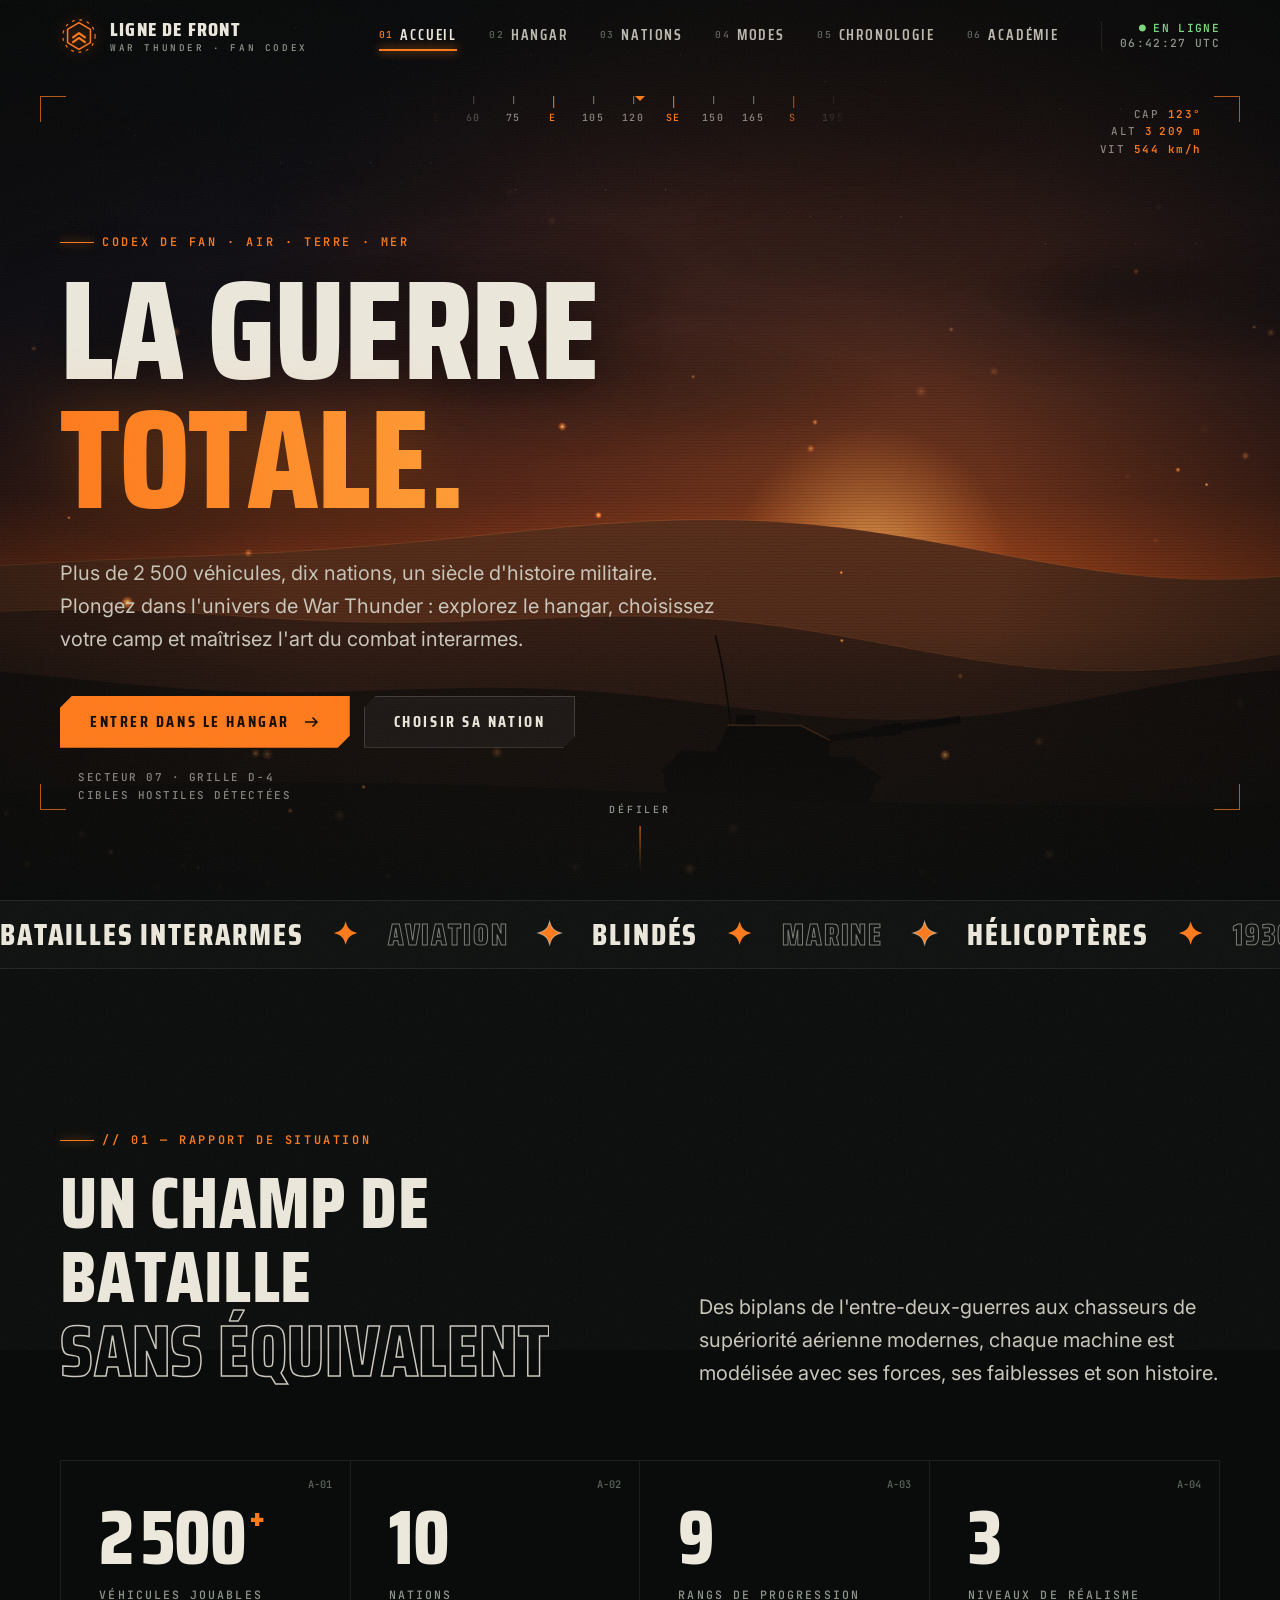
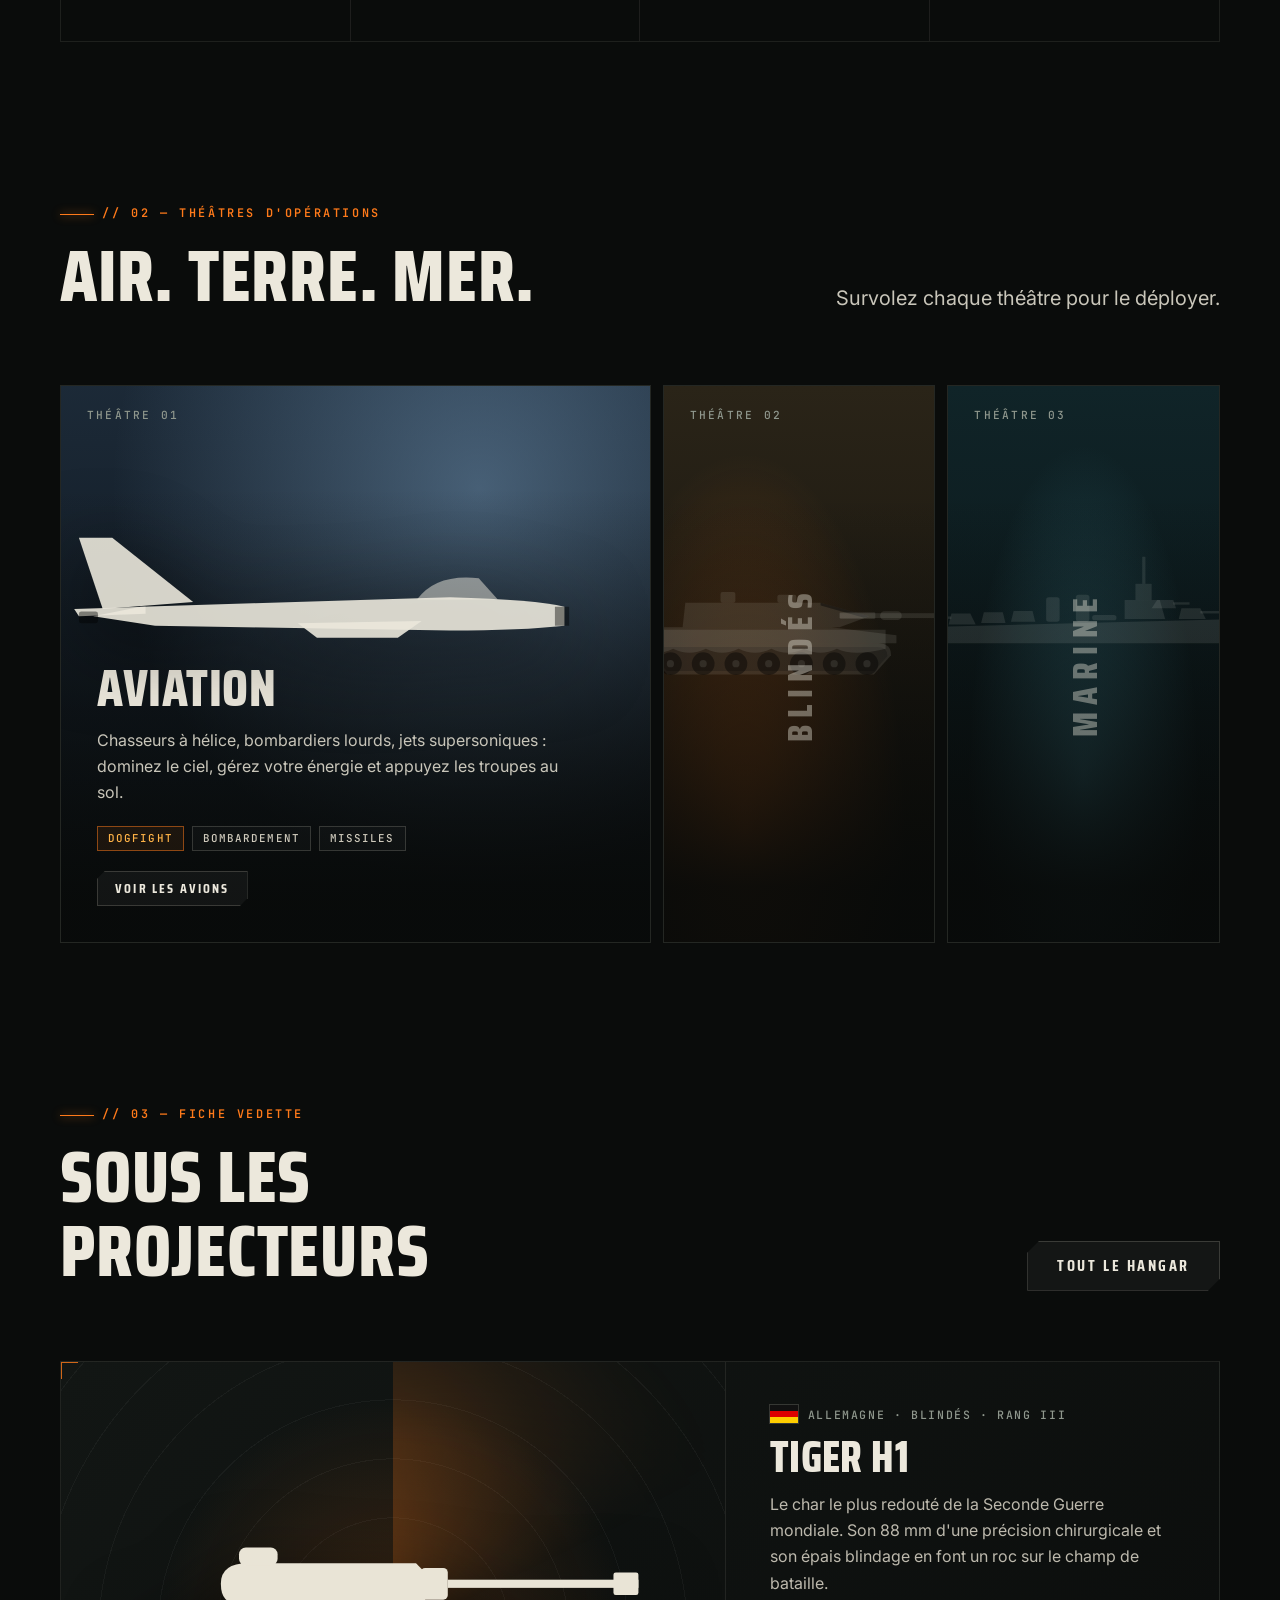
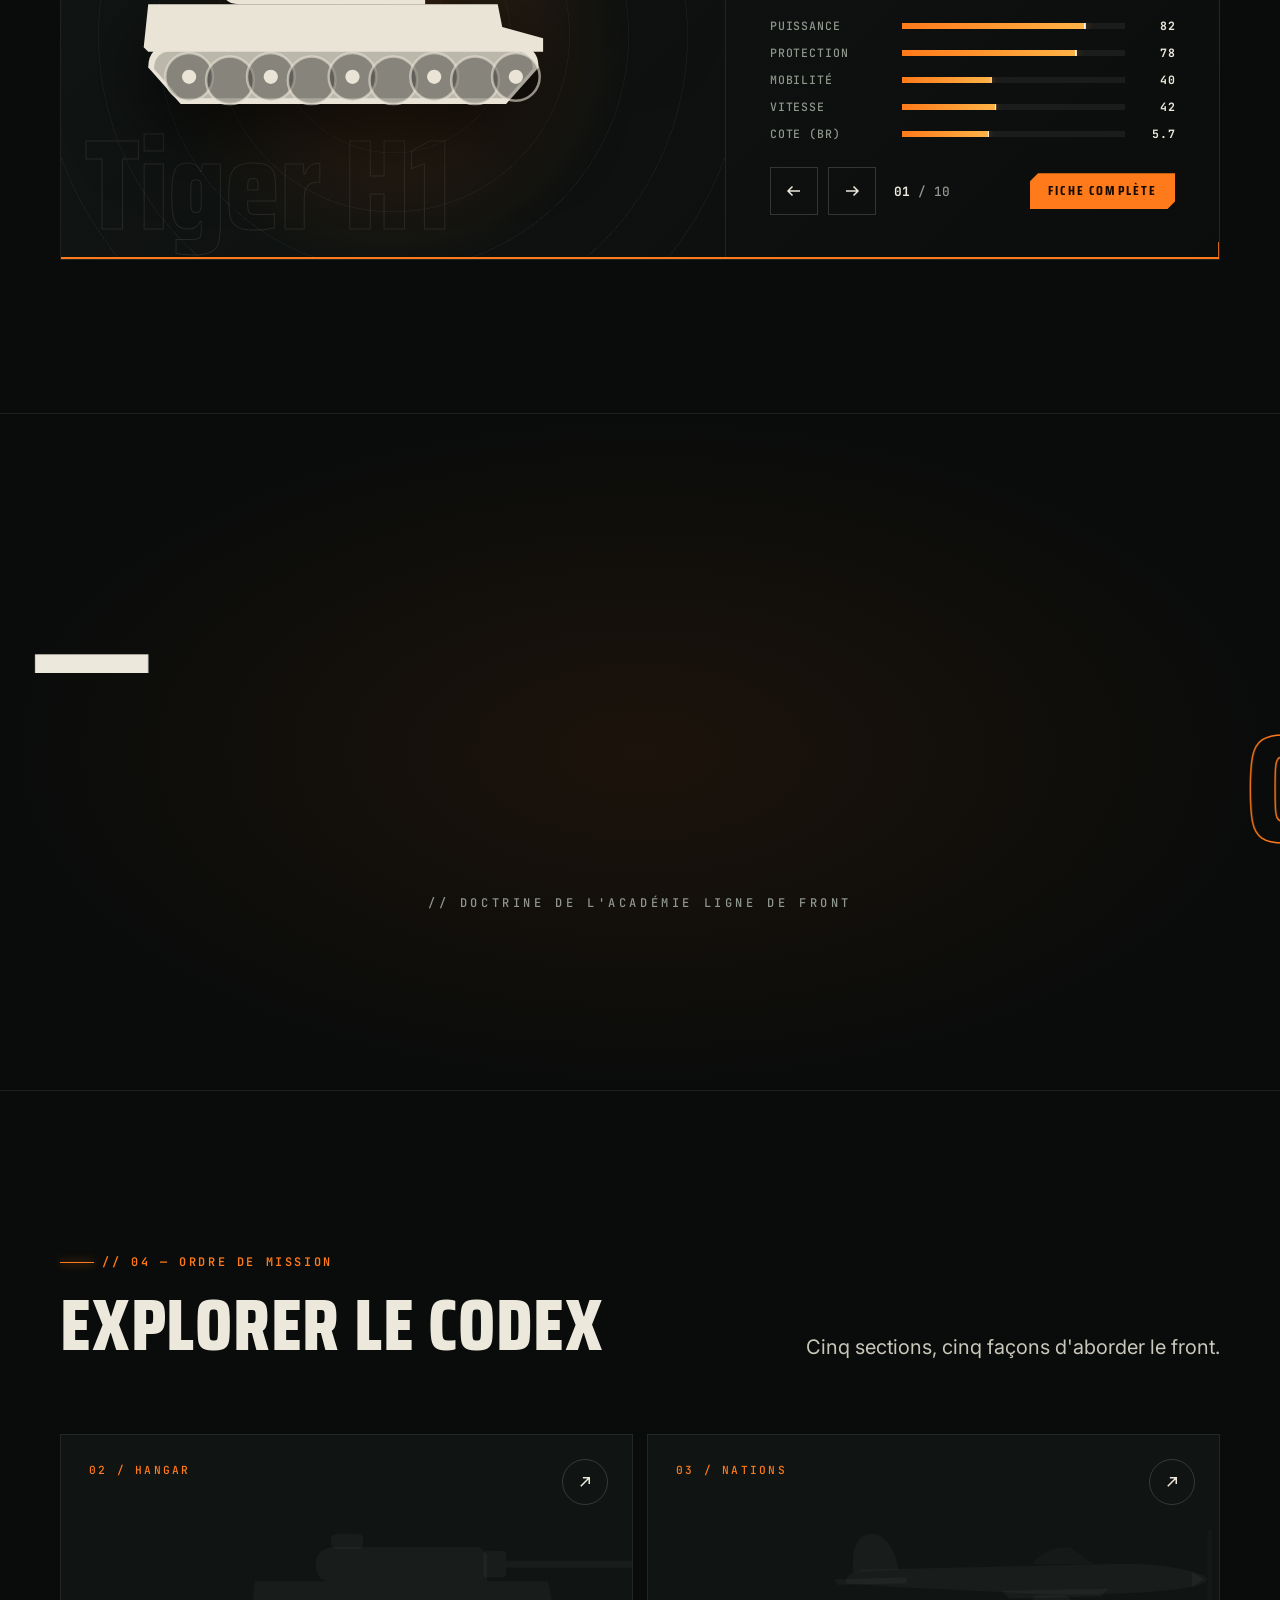
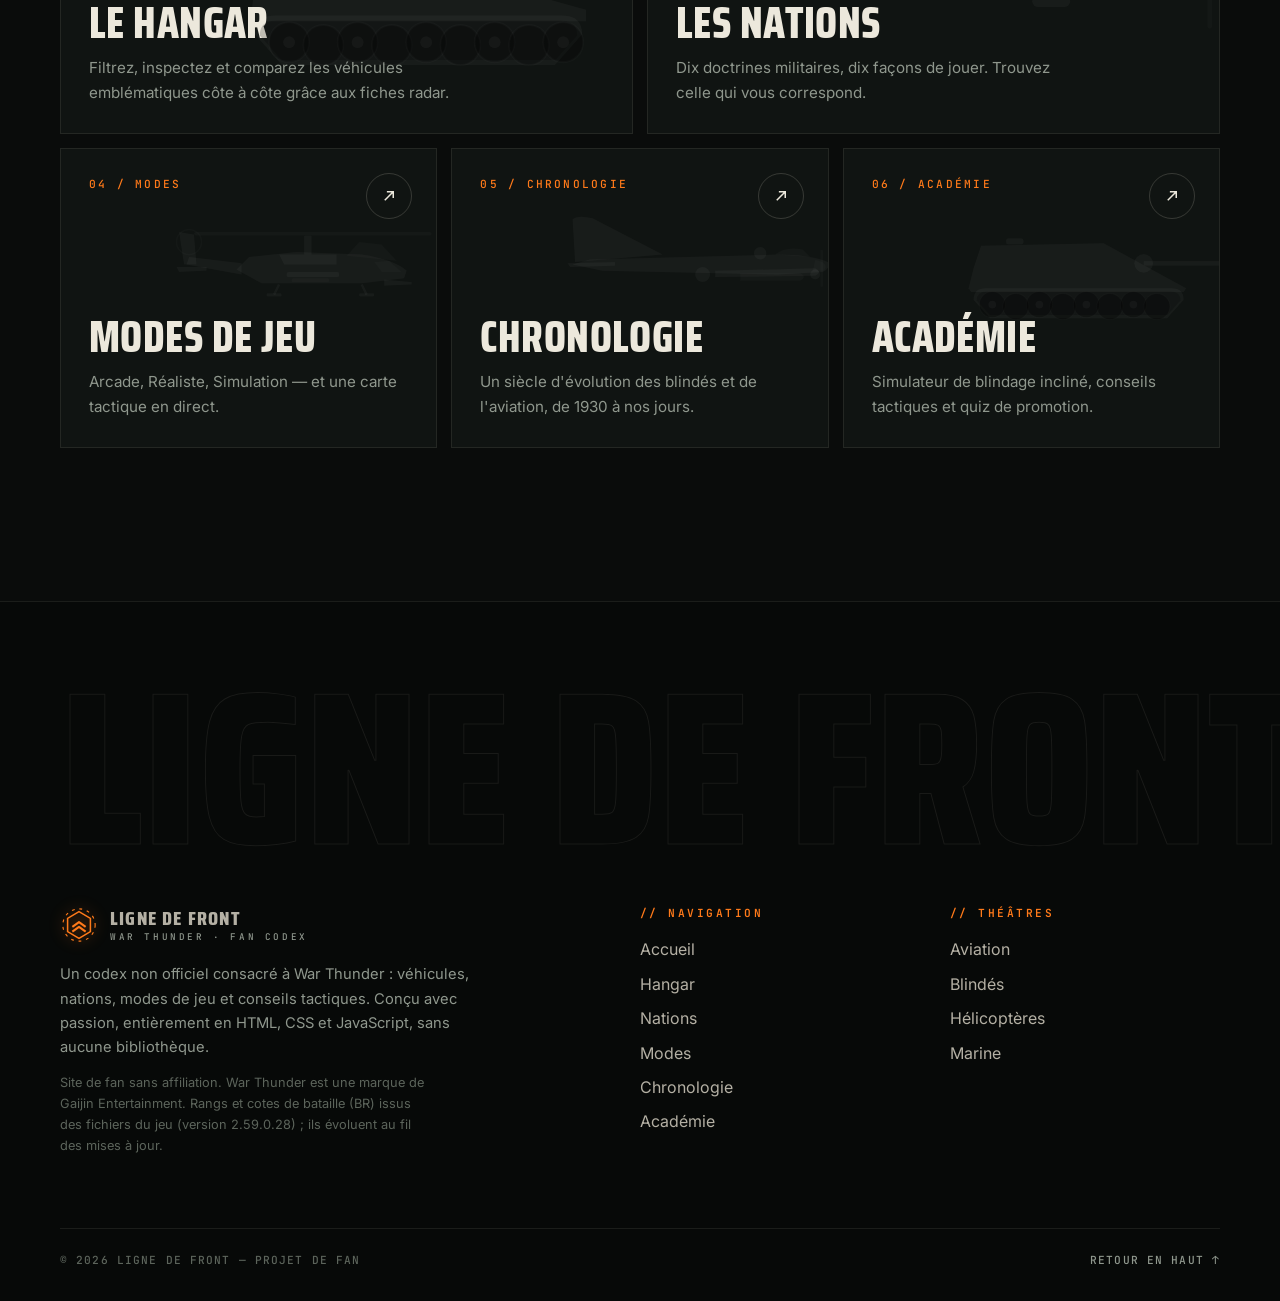
==== commit 63f2d472: "Ajouter 38 chars, corriger les BR et redessiner les silhouettes - BR et rangs issus des fichiers du " ====
--- a/index.html
+++ b/index.html
@@ -86,7 +86,7 @@
         <div class="stats" data-reveal>
           <div class="stat"><span class="stat-idx">A-01</span><div class="stat-num"><span data-count="2500">2 500</span><sup>+</sup></div><div class="stat-label">Véhicules jouables</div></div>
           <div class="stat"><span class="stat-idx">A-02</span><div class="stat-num"><span data-count="10">10</span></div><div class="stat-label">Nations</div></div>
-          <div class="stat"><span class="stat-idx">A-03</span><div class="stat-num"><span data-count="8">8</span></div><div class="stat-label">Rangs de progression</div></div>
+          <div class="stat"><span class="stat-idx">A-03</span><div class="stat-num"><span data-count="9">9</span></div><div class="stat-label">Rangs de progression</div></div>
           <div class="stat"><span class="stat-idx">A-04</span><div class="stat-num"><span data-count="3">3</span></div><div class="stat-label">Niveaux de réalisme</div></div>
         </div>
       </div>
@@ -234,6 +234,7 @@
     </section>
   </main>
 
+  <script src="assets/js/silhouettes.js" defer></script>
   <script src="assets/js/data.js" defer></script>
   <script src="assets/js/core.js" defer></script>
   <script src="assets/js/hero.js" defer></script>
--- a/assets/css/style.css
+++ b/assets/css/style.css
@@ -1106,18 +1106,18 @@
 @media (max-width: 900px) { .battle-types { grid-template-columns: 1fr 1fr; } }
 @media (max-width: 560px) { .battle-types { grid-template-columns: 1fr; } }
 
-.ranks { position: relative; display: grid; grid-template-columns: repeat(8, 1fr); gap: 0; margin-top: 20px; }
-.ranks::before { content: ""; position: absolute; left: 6%; right: 6%; top: 34px; height: 2px; background: var(--line-2); }
-.ranks .fill { position: absolute; left: 6%; top: 34px; height: 2px; width: 0; background: linear-gradient(90deg, var(--accent), var(--accent-2)); box-shadow: 0 0 12px var(--accent); transition: width 2.4s var(--ease); }
-.ranks.in .fill { width: 88%; }
+.ranks { position: relative; display: grid; grid-template-columns: repeat(9, 1fr); gap: 0; margin-top: 20px; }
+.ranks::before { content: ""; position: absolute; left: 5.5%; right: 5.5%; top: 34px; height: 2px; background: var(--line-2); }
+.ranks .fill { position: absolute; left: 5.5%; top: 34px; height: 2px; width: 0; background: linear-gradient(90deg, var(--accent), var(--accent-2)); box-shadow: 0 0 12px var(--accent); transition: width 2.4s var(--ease); }
+.ranks.in .fill { width: 89%; }
 .rank { position: relative; text-align: center; padding: 0 4px; }
-.rank .dot { width: 68px; height: 68px; margin: 0 auto; display: grid; place-items: center; font: 800 1.4rem var(--f-display); border: 1px solid var(--line-2); background: var(--bg); transform: rotate(45deg); transition: border-color .5s, box-shadow .5s, background .5s; transition-delay: calc(var(--i) * .28s); }
+.rank .dot { width: 60px; height: 60px; margin: 0 auto; display: grid; place-items: center; font: 800 1.4rem var(--f-display); border: 1px solid var(--line-2); background: var(--bg); transform: rotate(45deg); transition: border-color .5s, box-shadow .5s, background .5s; transition-delay: calc(var(--i) * .28s); }
 .rank .dot span { transform: rotate(-45deg); }
 .ranks.in .rank .dot { border-color: var(--accent); box-shadow: 0 0 20px -4px var(--accent); background: #1a120a; }
 .rank b { display: block; margin-top: 22px; font: 600 .66rem var(--f-mono); letter-spacing: .12em; color: var(--text); }
 .rank small { display: block; color: var(--muted); font-size: .76rem; margin-top: 4px; line-height: 1.4; }
 @media (max-width: 860px) {
-  .ranks { grid-template-columns: repeat(4, 1fr); row-gap: 30px; }
+  .ranks { grid-template-columns: repeat(3, 1fr); row-gap: 30px; }
   .ranks::before, .ranks .fill { display: none; }
   .rank .dot { width: 54px; height: 54px; font-size: 1.1rem; }
 }
@@ -1193,7 +1193,7 @@
   border: 1px solid var(--line);
   background: #0b0e0c;
 }
-.sim-stage { position: relative; border-right: 1px solid var(--line); min-width: 0; }
+.sim-stage { position: relative; border-right: 1px solid var(--line); min-width: 0; display: grid; align-items: center; background: #0b0e0c; }
 .sim-stage canvas { display: block; width: 100%; height: auto; aspect-ratio: 16 / 9; touch-action: none; }
 .sim-stage .hint { position: absolute; left: 16px; bottom: 12px; font: 500 .64rem var(--f-mono); letter-spacing: .14em; color: var(--dim); pointer-events: none; }
 .sim-panel { padding: 24px; display: flex; flex-direction: column; gap: 20px; }
@@ -1333,3 +1333,10 @@
   .toolbar .field { flex: 1 1 100%; }
   .toolbar .field select { width: 100%; }
 }
+
+/* hangar : BR par mode et badge premium */
+.v-prem { position: absolute; top: 78px; right: 16px; font: 600 .55rem/1 var(--f-mono); letter-spacing: .14em; text-transform: uppercase; color: #ffd36b; border: 1px solid rgba(255,211,107,.5); padding: 3px 5px; }
+.specs .br3 { display: flex; gap: 22px; }
+.specs .br3 span { font: 800 1.3rem/1 var(--f-display); }
+.specs .br3 small { display: block; font: 500 .56rem var(--f-mono); letter-spacing: .12em; color: var(--muted); text-transform: uppercase; margin-bottom: 4px; }
+.br-source { margin-top: 18px; font: 500 .72rem/1.5 var(--f-mono); color: var(--dim); letter-spacing: .04em; }
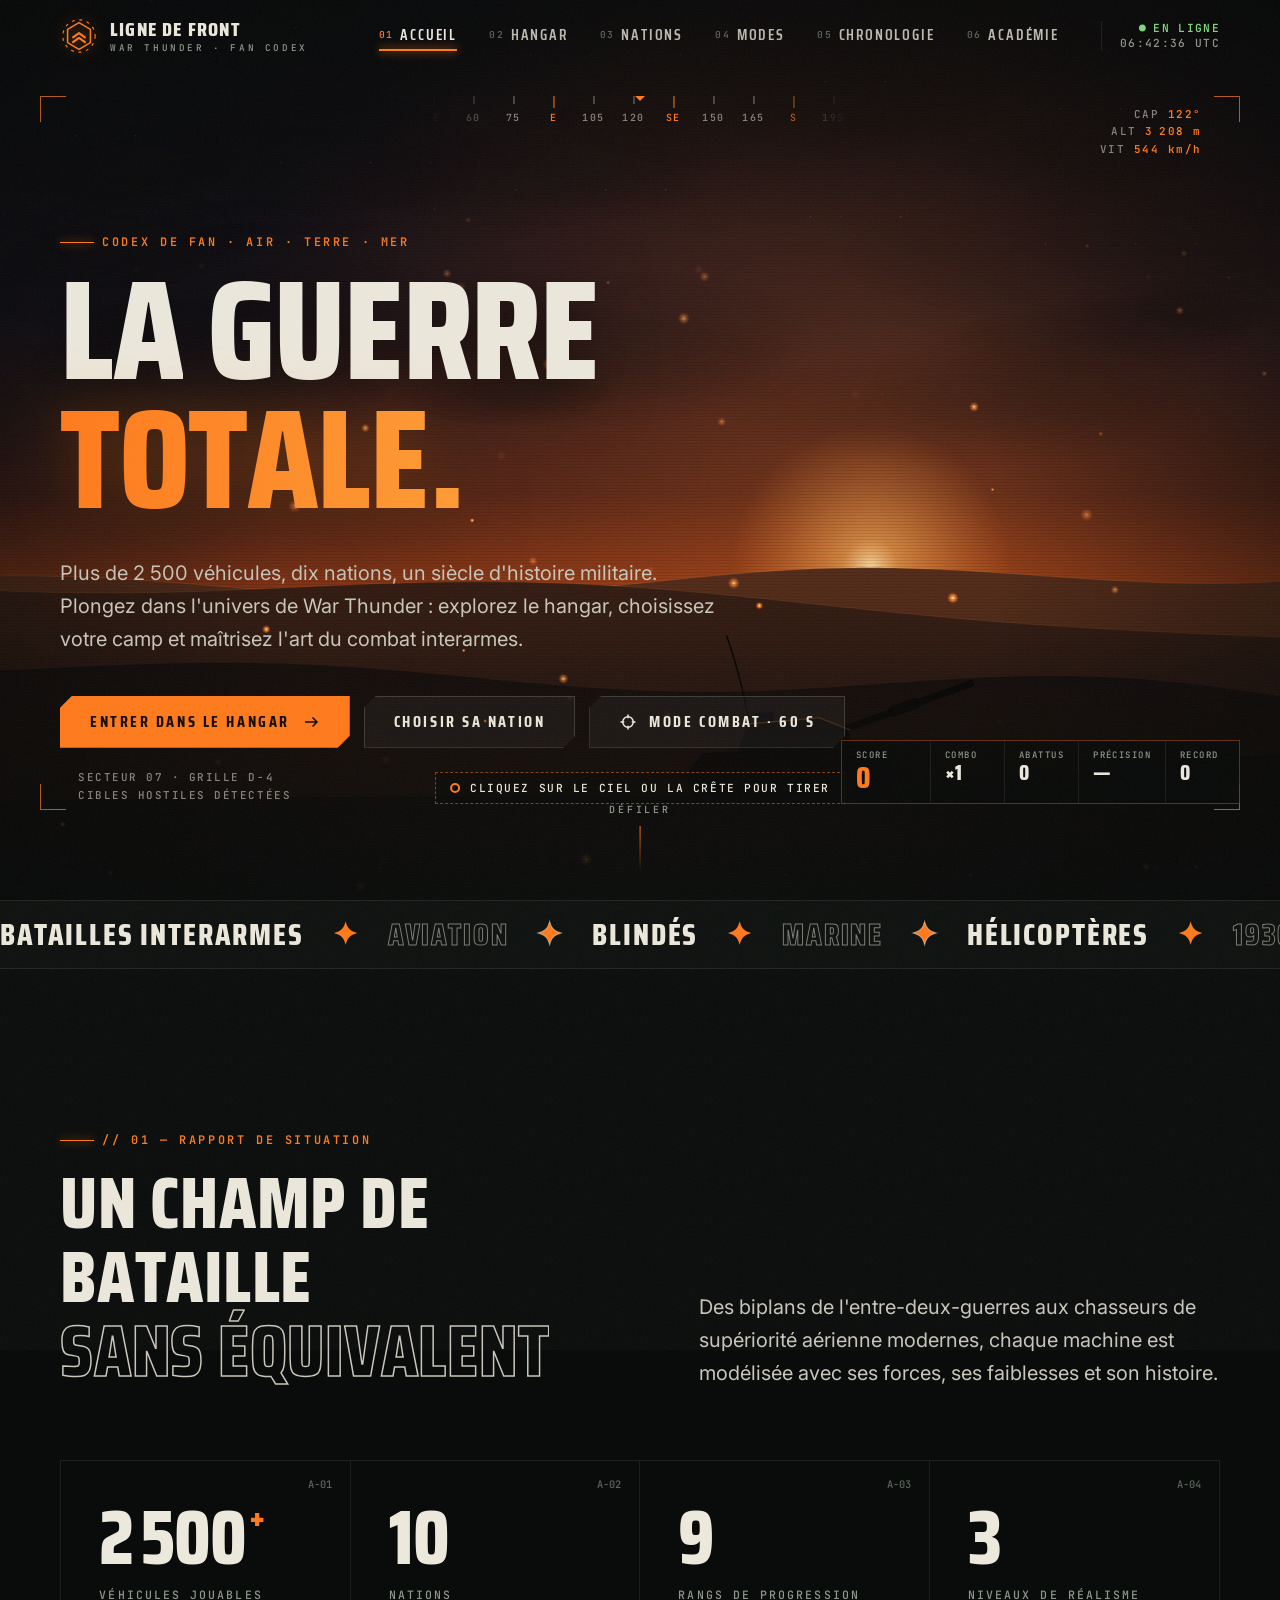
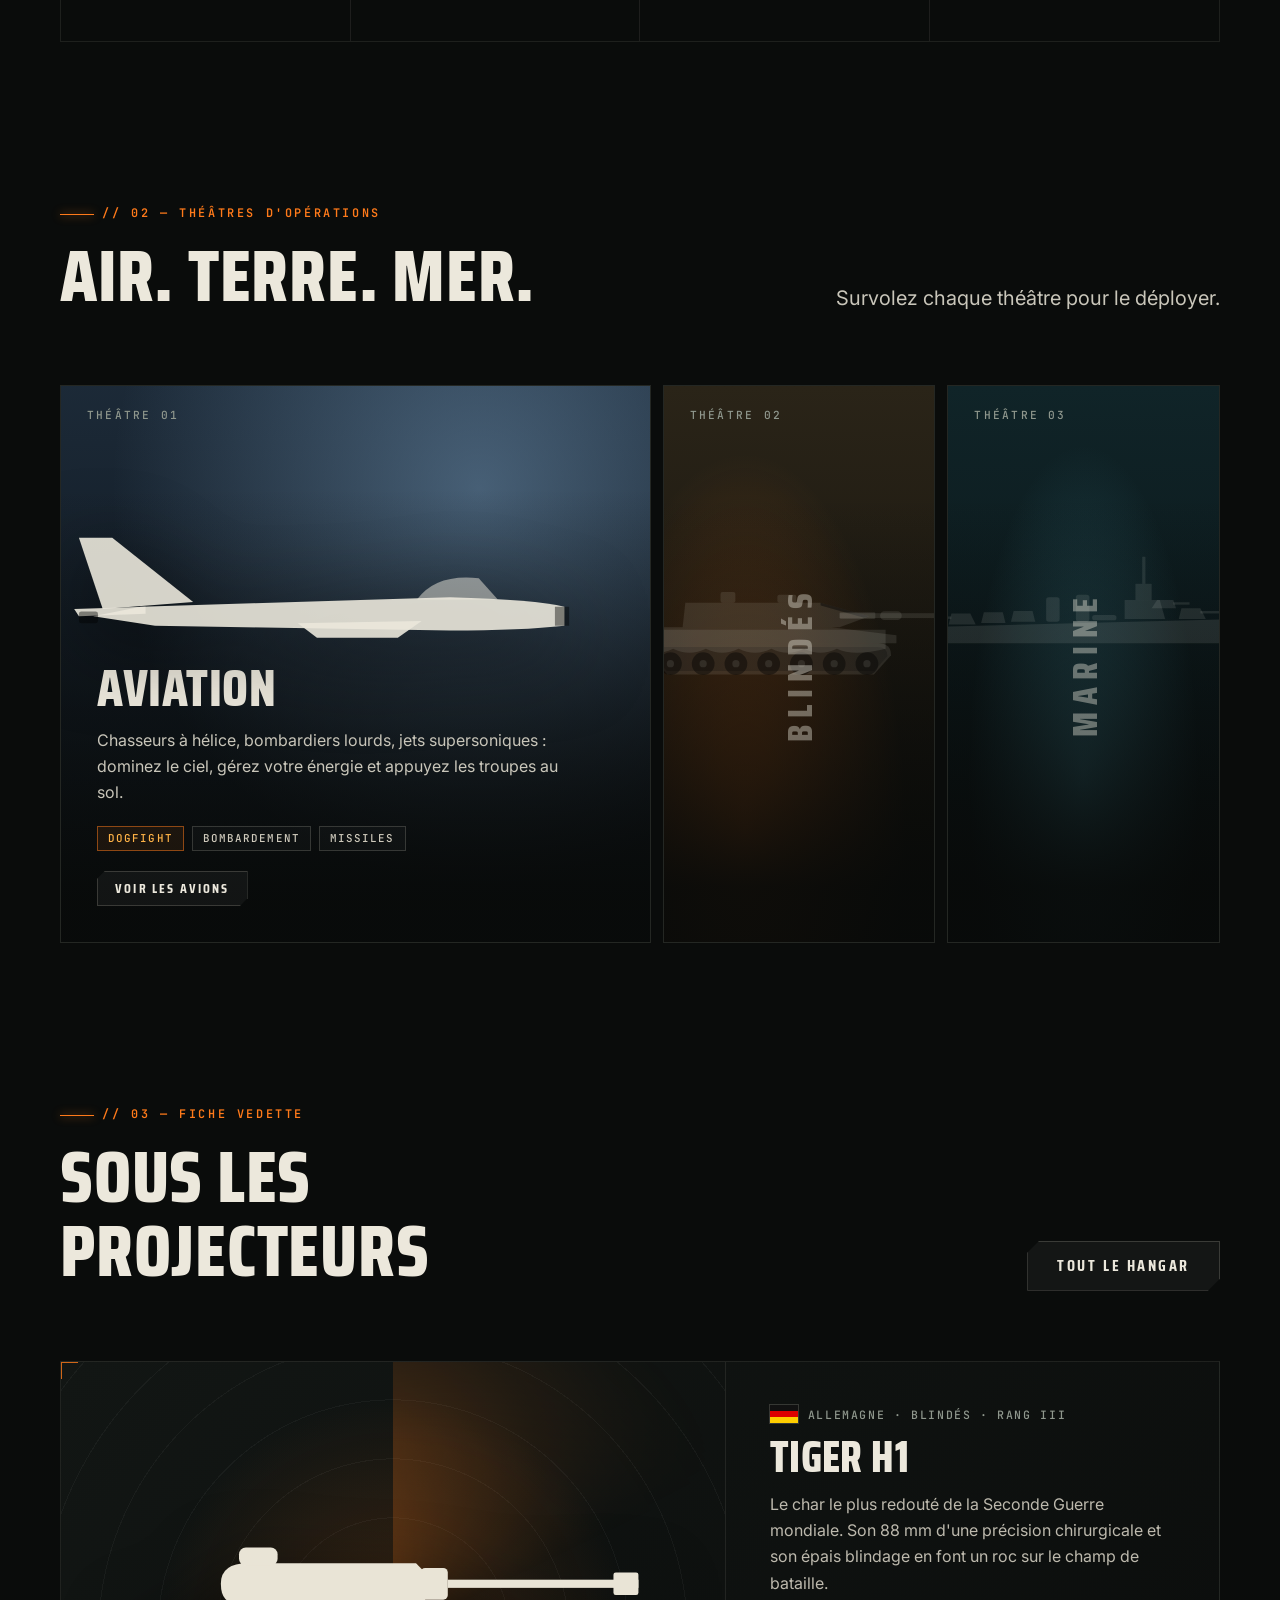
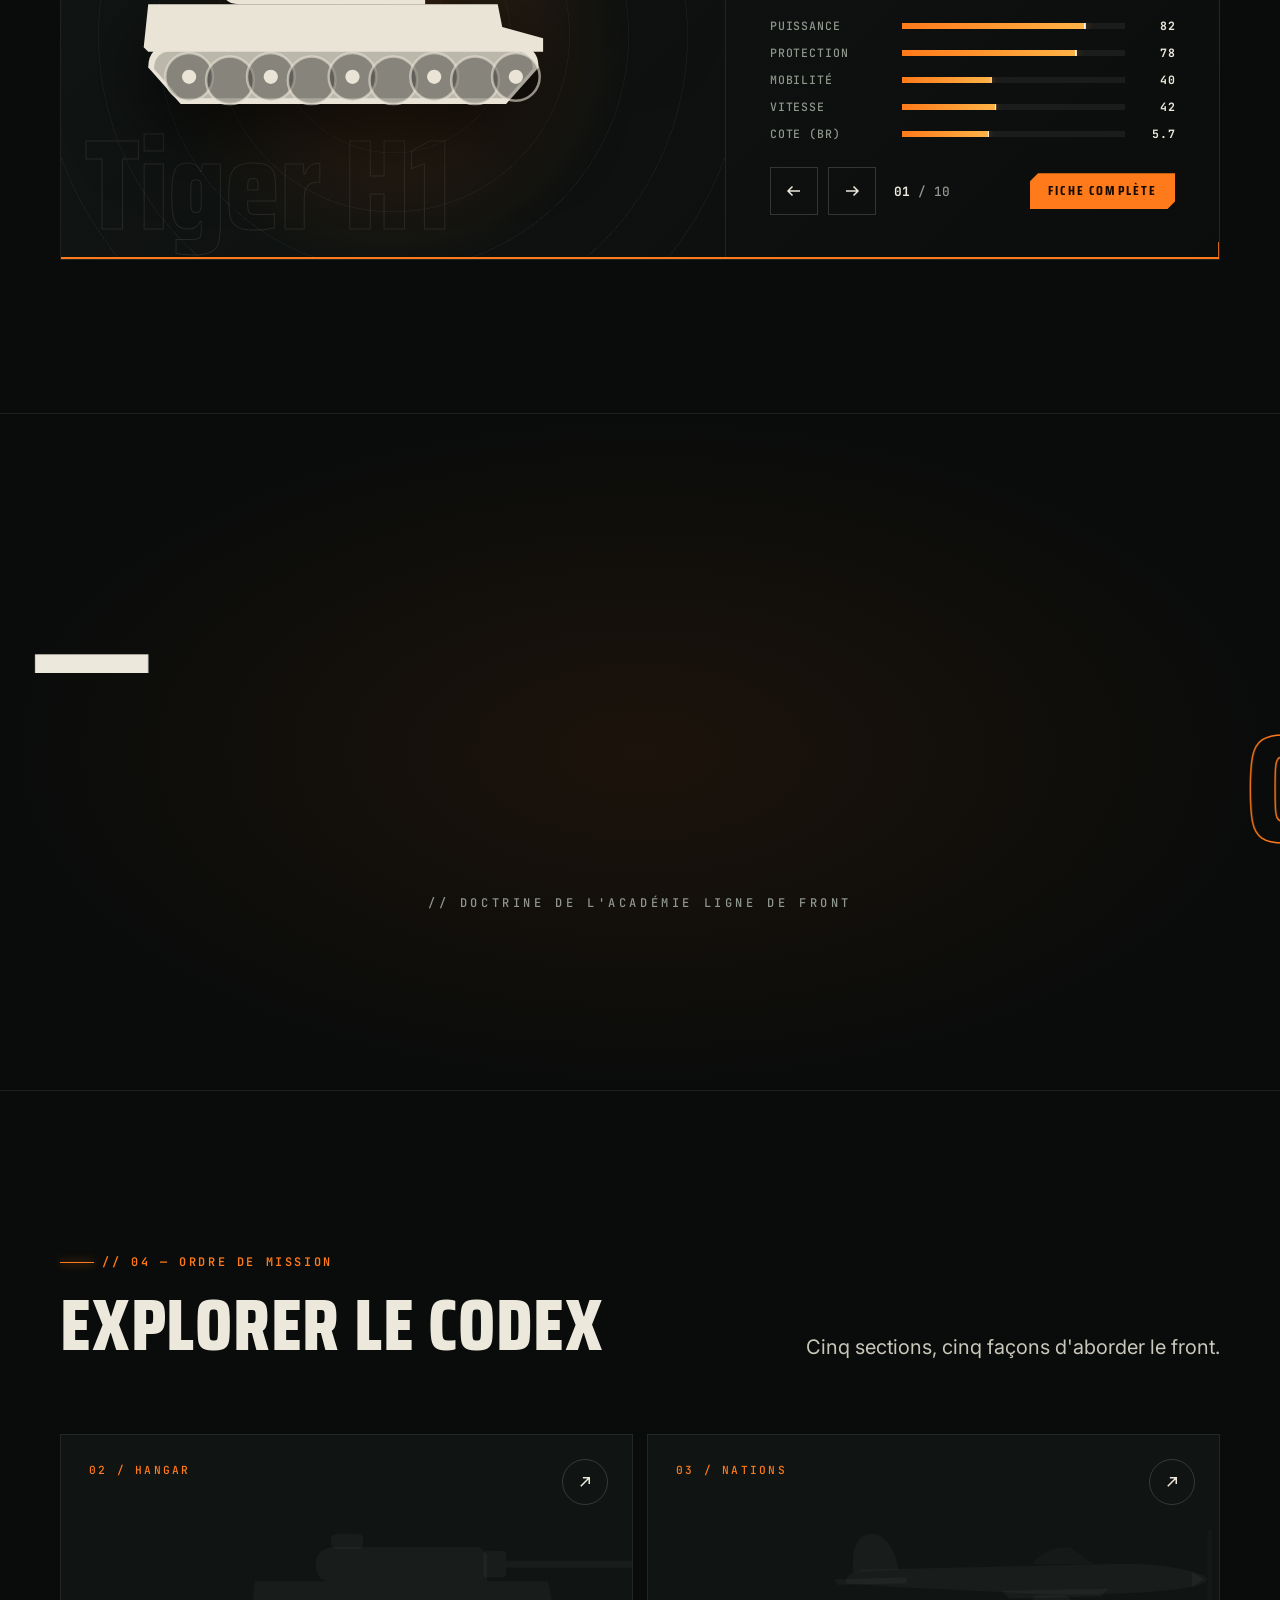
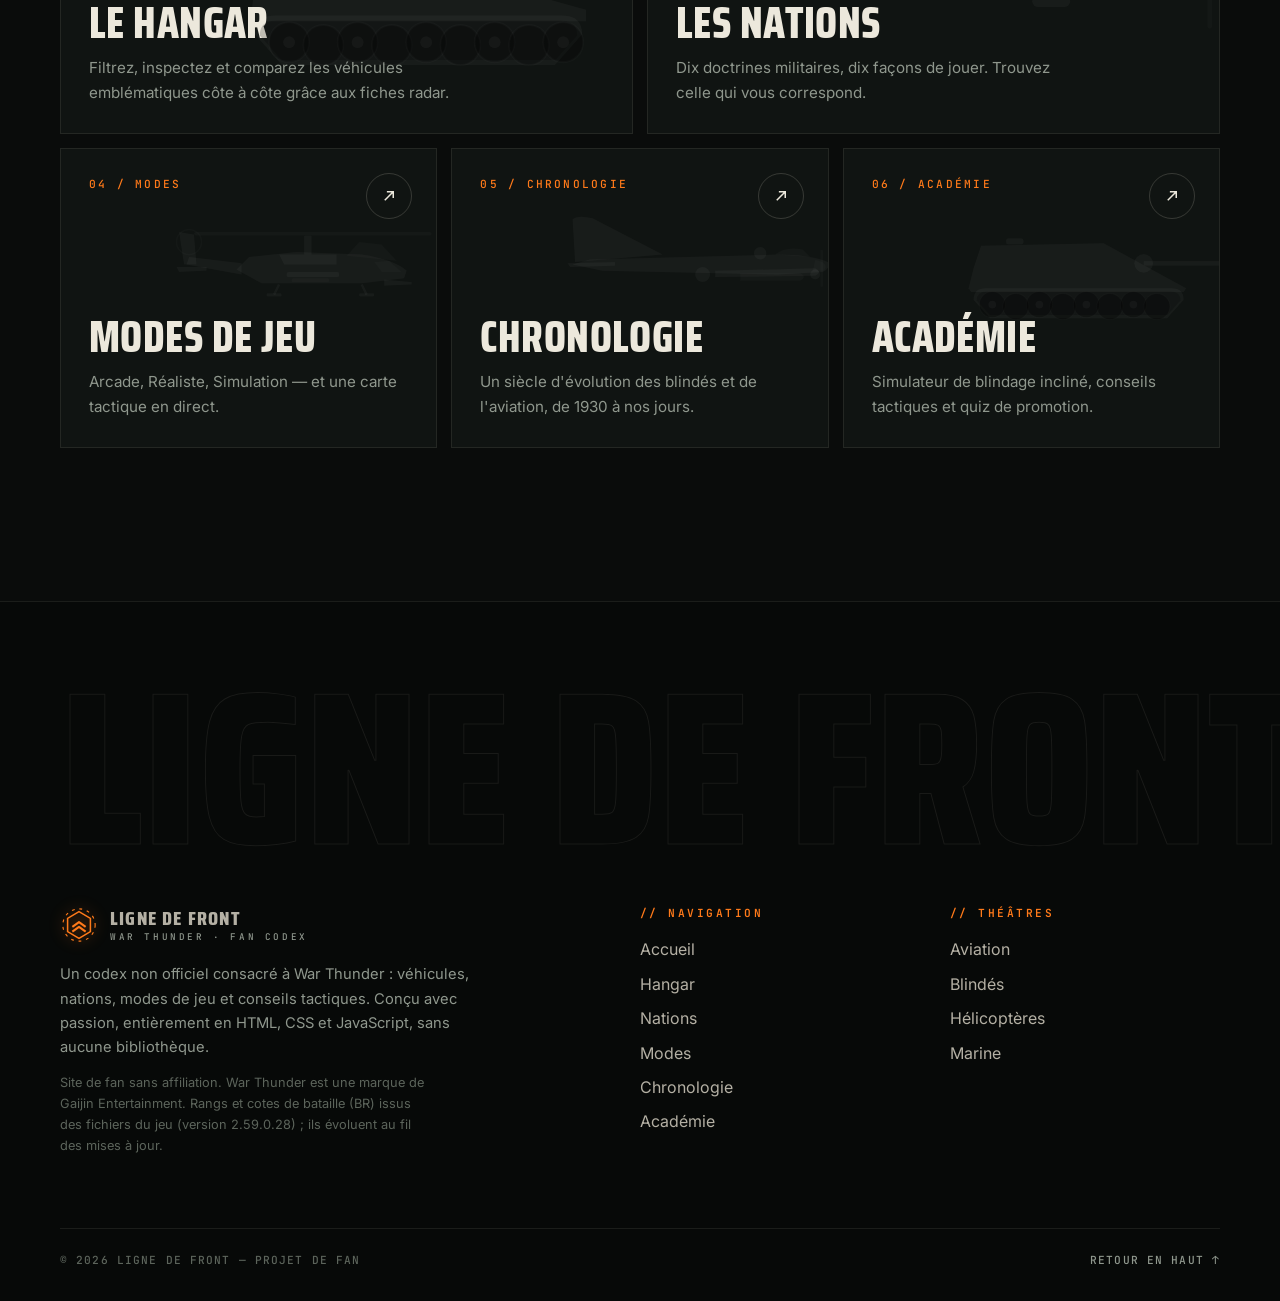
==== commit bb14c5ef: "Transformer le décor de l'accueil en mini-jeu de tir Le char du premier plan vise la souris ; un cli" ====
--- a/index.html
+++ b/index.html
@@ -59,6 +59,36 @@
         <div class="hero-ctas" data-reveal data-delay=".8">
           <a class="btn btn-primary" href="hangar.html" data-cursor="HANGAR">Entrer dans le hangar <svg viewBox="0 0 24 24" fill="none" stroke="currentColor" stroke-width="2"><path d="M4 12h16M14 6l6 6-6 6"/></svg></a>
           <a class="btn btn-ghost" href="nations.html">Choisir sa nation</a>
+          <button class="btn btn-ghost btn-combat" type="button" data-g-start>
+            <svg viewBox="0 0 24 24" fill="none" stroke="currentColor" stroke-width="2"><circle cx="12" cy="12" r="7"/><path d="M12 2v5M12 17v5M2 12h5M17 12h5"/></svg>
+            Mode combat · 60 s
+          </button>
+        </div>
+      </div>
+
+      <!-- Mini-jeu : interface -->
+      <div class="g-hint" data-g-hint aria-hidden="true"><i></i>Cliquez sur le ciel ou la crête pour tirer</div>
+      <div class="g-timer" data-g-timer aria-live="off">60 s</div>
+      <button class="btn btn-sm btn-ghost g-quit" type="button" data-g-quit>Quitter · Échap</button>
+      <div class="game-hud" aria-label="Score du mini-jeu">
+        <div class="g-feed" data-g-feed aria-live="polite"></div>
+        <div class="g-panel">
+          <div class="g-main"><small>Score</small><b data-g-score>0</b></div>
+          <div><small>Combo</small><b data-g-combo>×1</b></div>
+          <div><small>Abattus</small><b data-g-kills>0</b></div>
+          <div><small>Précision</small><b data-g-acc>—</b></div>
+          <div><small>Record</small><b data-g-record>0</b></div>
+        </div>
+      </div>
+      <div class="g-end hud" data-g-end hidden role="dialog" aria-label="Fin de mission">
+        <div class="eyebrow">// Fin de mission</div>
+        <div class="g-end-score" data-g-final>0</div>
+        <div class="g-best" data-g-best hidden>Nouveau record !</div>
+        <div class="g-end-rank" data-g-rank>Recrue</div>
+        <div class="g-end-stats"><span><small>Abattus</small><b data-g-final-kills>0</b></span><span><small>Précision</small><b data-g-final-acc>—</b></span></div>
+        <div class="g-end-actions">
+          <button class="btn btn-primary" type="button" data-g-start>Rejouer</button>
+          <button class="btn btn-ghost" type="button" data-g-quit>Quitter</button>
         </div>
       </div>
 
--- a/assets/css/style.css
+++ b/assets/css/style.css
@@ -1340,3 +1340,83 @@
 .specs .br3 span { font: 800 1.3rem/1 var(--f-display); }
 .specs .br3 small { display: block; font: 500 .56rem var(--f-mono); letter-spacing: .12em; color: var(--muted); text-transform: uppercase; margin-bottom: 4px; }
 .br-source { margin-top: 18px; font: 500 .72rem/1.5 var(--f-mono); color: var(--dim); letter-spacing: .04em; }
+
+/* ==========================================================================
+   MINI-JEU DE L'ACCUEIL
+   ========================================================================== */
+.hero { cursor: crosshair; -webkit-user-select: none; user-select: none; }
+.hero-content { transition: opacity .5s var(--ease), transform .6s var(--ease); }
+.hero.combat .hero-content { opacity: 0; transform: translateX(-40px); pointer-events: none; }
+.hero.combat .scroll-hint, .hero.combat .hero-hud .readout-l { opacity: 0; }
+.btn-combat { border: 0; }
+.btn-combat svg { width: 18px; height: 18px; }
+.btn-combat:hover svg { transform: rotate(90deg); }
+
+.game-hud {
+  position: absolute; z-index: 3; right: var(--gutter); bottom: 96px;
+  display: flex; flex-direction: column; align-items: flex-end; gap: 10px;
+  pointer-events: none;
+}
+.g-panel {
+  display: flex; align-items: stretch;
+  background: rgba(8, 10, 9, .62); backdrop-filter: blur(8px); -webkit-backdrop-filter: blur(8px);
+  border: 1px solid rgba(255,122,26,.35);
+}
+.g-panel > div { padding: 8px 14px; border-left: 1px solid var(--line); min-width: 74px; }
+.g-panel > div:first-child { border-left: 0; }
+.g-panel small { display: block; font: 500 .56rem var(--f-mono); letter-spacing: .16em; color: var(--muted); text-transform: uppercase; }
+.g-panel b { font: 800 1.35rem/1.1 var(--f-display); font-variant-numeric: tabular-nums; }
+.g-panel .g-main b { font-size: 1.9rem; color: var(--accent); min-width: 4ch; display: inline-block; }
+.g-panel b.hot { color: var(--warn); text-shadow: 0 0 12px rgba(255,201,74,.6); }
+.g-feed { display: flex; flex-direction: column; align-items: flex-end; gap: 4px; font: 500 .72rem var(--f-mono); letter-spacing: .06em; }
+.g-feed div { background: rgba(8,10,9,.6); padding: 4px 10px; border-right: 2px solid var(--accent); animation: fade-up .35s var(--ease) both; transition: opacity .5s; }
+.g-feed div.out { opacity: 0; }
+.g-feed b { color: var(--accent-2); margin-right: 6px; }
+.g-hint {
+  position: absolute; z-index: 3; left: 50%; bottom: 96px; transform: translateX(-50%);
+  display: flex; align-items: center; gap: 10px; padding: 8px 14px;
+  font: 500 .7rem var(--f-mono); letter-spacing: .14em; text-transform: uppercase; color: var(--text);
+  background: rgba(8,10,9,.55); border: 1px dashed rgba(255,122,26,.5);
+  pointer-events: none; transition: opacity .6s;
+  white-space: nowrap;
+}
+.g-hint i { width: 10px; height: 10px; border-radius: 50%; border: 2px solid var(--accent); animation: blink 1.2s infinite; }
+.g-hint.gone { opacity: 0; }
+.g-timer, .g-quit { position: absolute; z-index: 3; opacity: 0; pointer-events: none; transition: opacity .4s; }
+.g-timer {
+  left: 50%; top: calc(var(--header-h) + 60px); transform: translateX(-50%);
+  font: 800 clamp(2.4rem, 6vw, 4rem)/1 var(--f-display); color: var(--text); font-variant-numeric: tabular-nums;
+  text-shadow: 0 0 30px rgba(255,122,26,.5);
+}
+.g-quit { left: var(--gutter); top: calc(var(--header-h) + 60px); }
+.hero.combat .g-timer, .hero.combat .g-quit { opacity: 1; pointer-events: auto; }
+.hero.combat .g-hint { opacity: 0; }
+.hero.over .g-timer { opacity: 0; }
+.g-end {
+  position: absolute; z-index: 5; left: 50%; top: 50%; transform: translate(-50%, -50%);
+  width: min(440px, calc(100% - 32px)); padding: 30px 28px; text-align: center; cursor: auto;
+  background: rgba(10, 12, 11, .9); backdrop-filter: blur(12px); -webkit-backdrop-filter: blur(12px);
+  border: 1px solid var(--line-2);
+  animation: fade-up .5s var(--ease) both;
+}
+.g-end .eyebrow { justify-content: center; }
+.g-end-score { font: 800 clamp(3.4rem, 10vw, 5.4rem)/1 var(--f-display); color: var(--accent); font-variant-numeric: tabular-nums; }
+.g-best { display: inline-block; margin-top: 10px; padding: 4px 10px; font: 600 .66rem var(--f-mono); letter-spacing: .16em; text-transform: uppercase; color: #140a02; background: var(--warn); }
+.g-end-rank { font: 700 1.3rem var(--f-display); letter-spacing: .1em; text-transform: uppercase; margin-top: 12px; }
+.g-end-stats { display: flex; justify-content: center; gap: 30px; margin: 18px 0 24px; }
+.g-end-stats small { display: block; font: 500 .58rem var(--f-mono); letter-spacing: .16em; color: var(--muted); text-transform: uppercase; }
+.g-end-stats b { font: 800 1.6rem var(--f-display); }
+.g-end-actions { display: flex; justify-content: center; gap: 10px; flex-wrap: wrap; }
+@media (max-width: 700px) {
+  .game-hud { bottom: 70px; right: 12px; left: 12px; align-items: stretch; }
+  .g-panel > div { min-width: 0; flex: 1; padding: 6px 8px; }
+  .g-panel > div:nth-child(4), .g-panel > div:nth-child(5) { display: none; }
+  .g-panel b { font-size: 1.1rem; }
+  .g-panel .g-main b { font-size: 1.4rem; }
+  .g-feed { display: none; }
+  .g-hint { bottom: auto; top: calc(var(--header-h) + 50px); font-size: .6rem; }
+  .g-quit { top: calc(var(--header-h) + 44px); left: 12px; }
+  .g-timer { top: calc(var(--header-h) + 40px); left: auto; right: 16px; transform: none; font-size: 2.2rem; }
+}
+[hidden] { display: none !important; }
+html.has-cursor .hero { cursor: none; }
